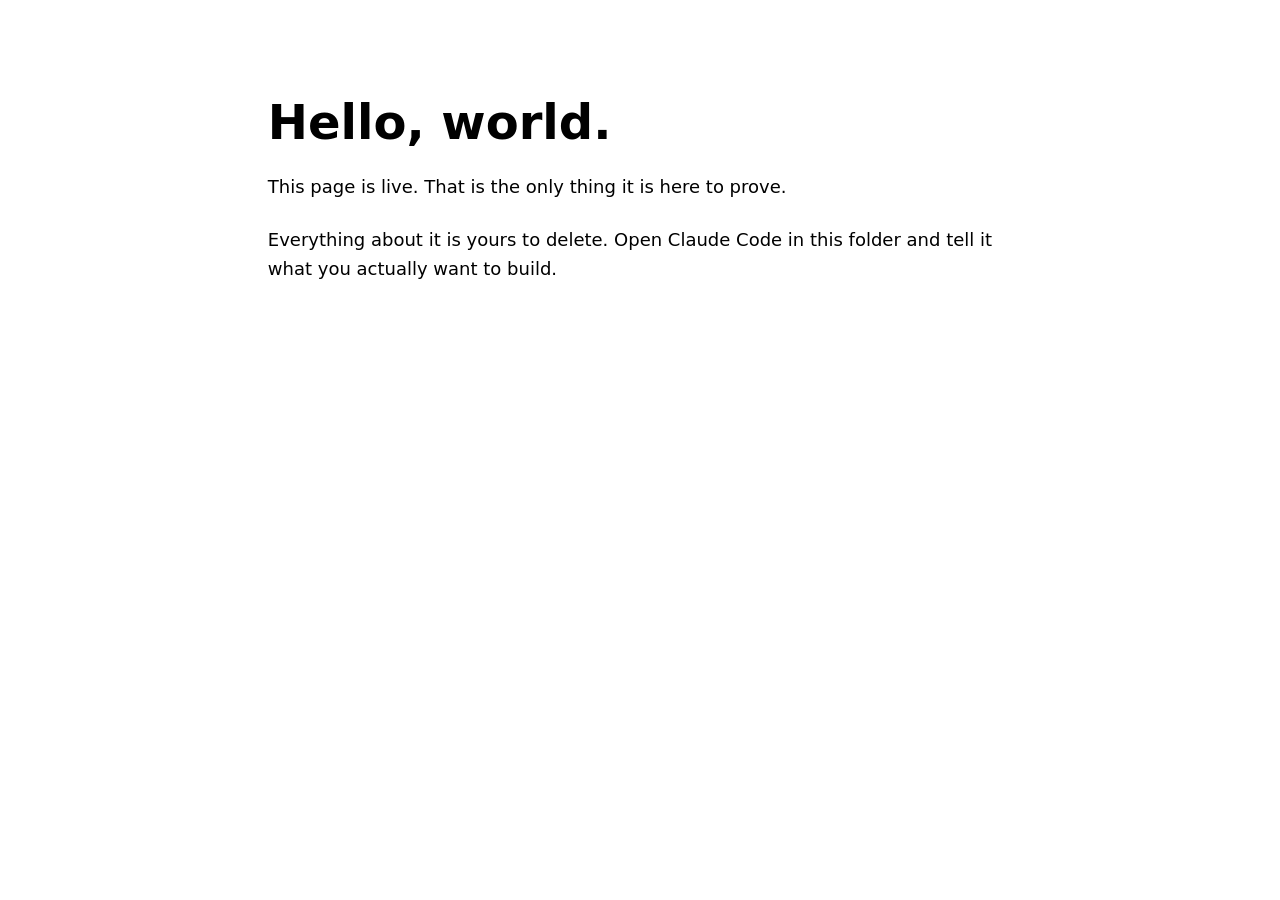
==== index.html @ bab601ea "Initial commit" ====
<!doctype html>
<html lang="en">
<head>
  <meta charset="utf-8">
  <meta name="viewport" content="width=device-width, initial-scale=1">
  <title>Hello</title>
  <link rel="stylesheet" href="style.css">
</head>
<body>

  <h1>Hello, world.</h1>

  <p>
    This page is live. That is the only thing it is here to prove.
  </p>

  <p>
    Everything about it is yours to delete. Open Claude Code in this folder and
    tell it what you actually want to build.
  </p>

</body>
</html>
---- style.css ----
/* A deliberately small starting point.
   It exists to prove one thing: this file is loading.
   If you can see spacing and a readable line length, the path in index.html works.

   Delete all of it whenever you want. */

:root {
  /* Makes the page follow the reader's light or dark mode setting, for free. */
  color-scheme: light dark;
}

body {
  font-family: system-ui, -apple-system, "Segoe UI", Roboto, sans-serif;

  /* 65ch caps the line at about 65 characters. Long lines are genuinely hard
     to read, and this single rule does more for legibility than anything else
     in this file. */
  max-width: 65ch;

  margin: 0 auto;
  padding: 4rem 1.5rem;
  line-height: 1.6;
  font-size: 1.125rem;
}

h1 {
  font-size: 3rem;
  line-height: 1.1;
  margin-bottom: 1.5rem;
}

p {
  margin-bottom: 1.5rem;
}
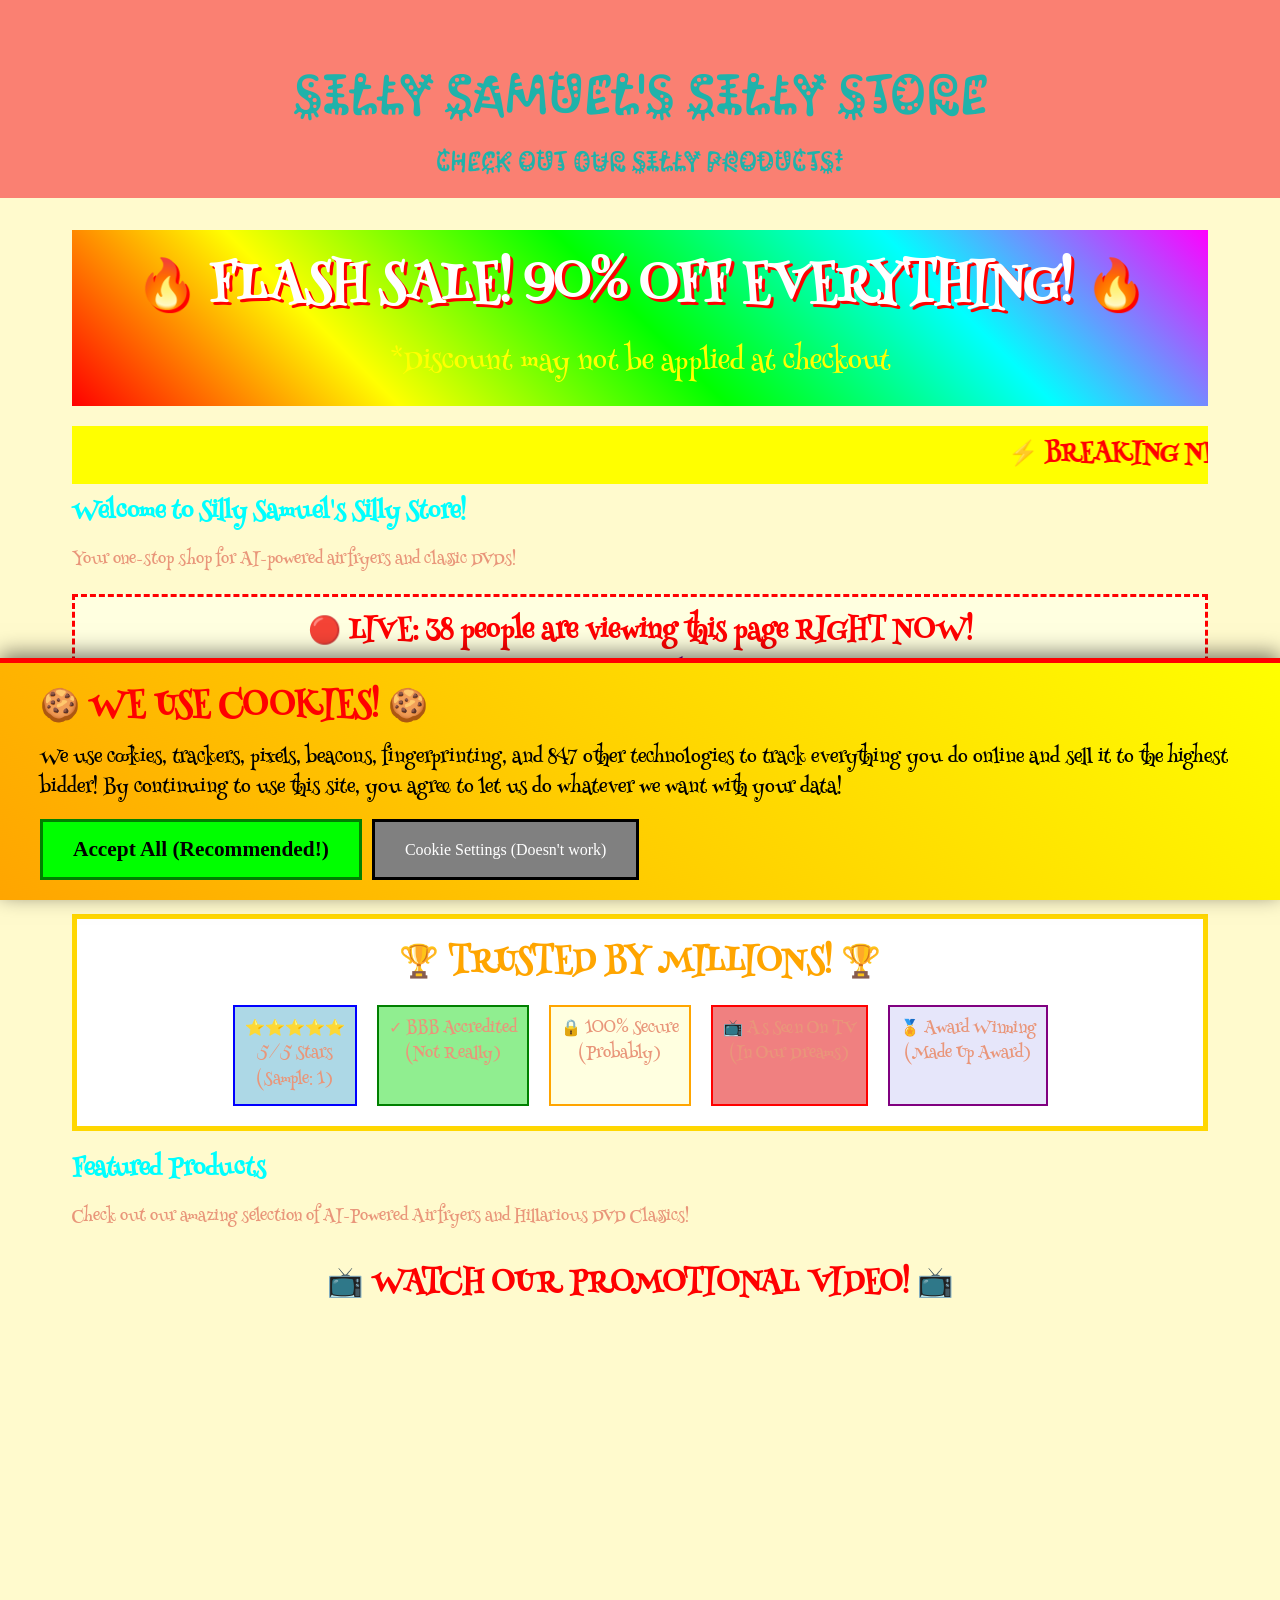
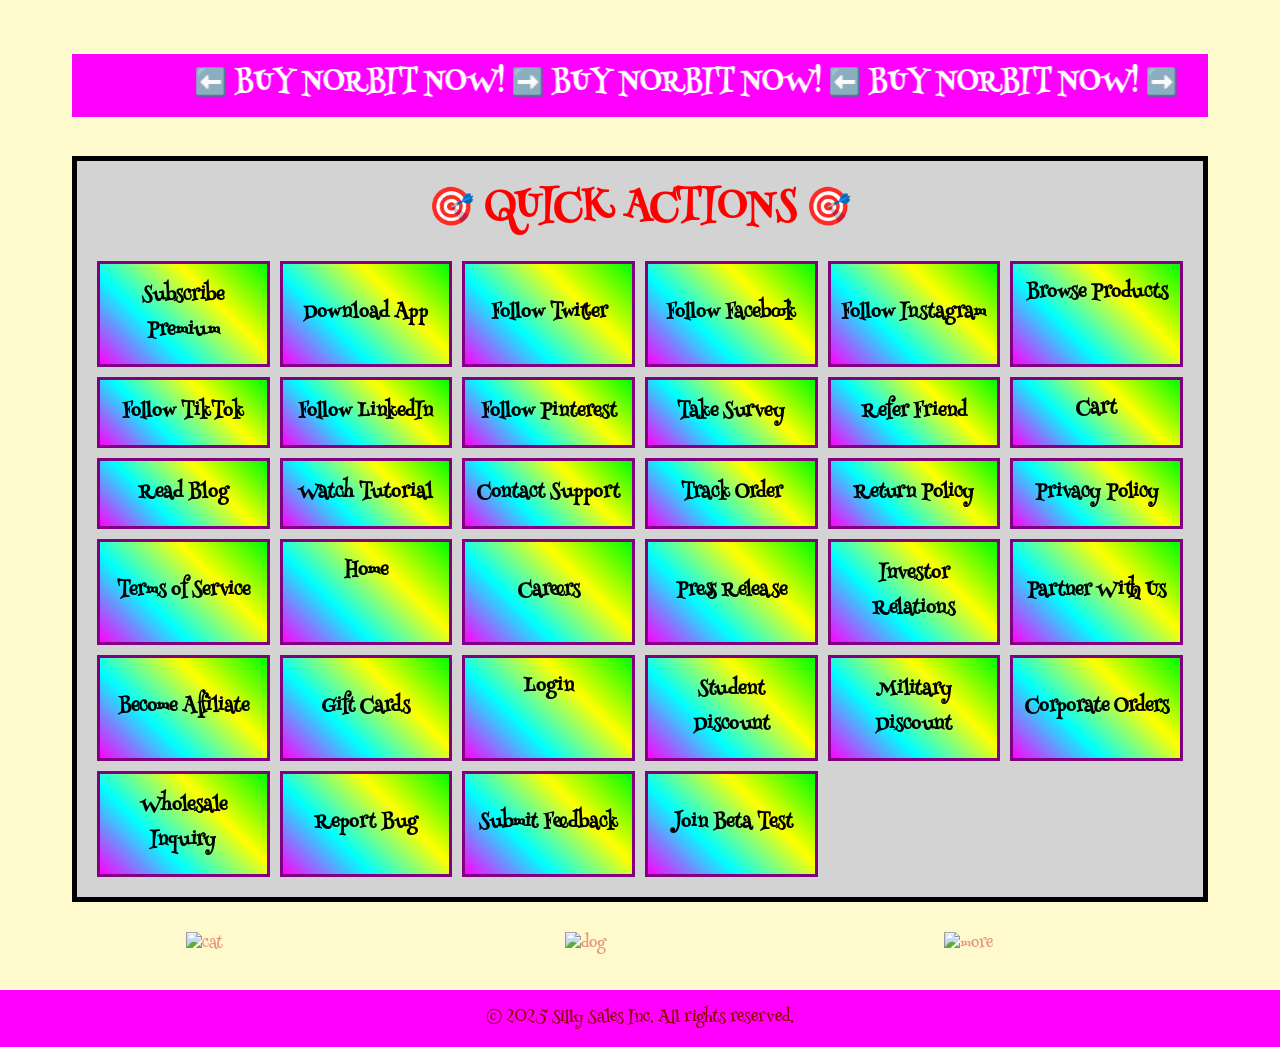
==== commit b520d1ed: "One shot commit to complete all" ====
--- a/index.html
+++ b/index.html
@@ -1,23 +1,224 @@
-<!doctype html>
+<!DOCTYPE html>
 <html lang="en">
 <head>
-  <meta charset="utf-8">
-  <meta name="viewport" content="width=device-width, initial-scale=1">
-  <title>Hello</title>
-  <link rel="stylesheet" href="style.css">
+    <meta charset="UTF-8">
+    <meta name="viewport" content="width=device-width, initial-scale=1.0">
+    <meta name="description" content="The Silliest Site on the Internet">
+    <title>Silly Samuel's Silly Store</title>
+    <link rel="stylesheet" href="css/styles.css">
+    <link rel="stylesheet" href="css/homepage.css">
+    <script src="js/homepage.js"></script>
 </head>
 <body>
-
-  <h1>Hello, world.</h1>
-
-  <p>
-    This page is live. That is the only thing it is here to prove.
-  </p>
-
-  <p>
-    Everything about it is yours to delete. Open Claude Code in this folder and
-    tell it what you actually want to build.
-  </p>
+    <header>
+        <h1 class="rainbow-fast">Silly Samuel's Silly Store</h1>
+        <p>Check out our silly products!</p>
+    </header>
+
+    <main>
+        <!-- Banner Carousel -->
+        <div id="bannerCarousel">
+            <div class="banner-slide banner-slide-1">
+                <h2 class="blink">🔥 FLASH SALE! 90% OFF EVERYTHING! 🔥</h2>
+                <p>*Discount may not be applied at checkout</p>
+            </div>
+            <div class="banner-slide banner-slide-2">
+                <h2>⭐ RATED #1 BY OURSELVES! ⭐</h2>
+            </div>
+            <div class="banner-slide banner-slide-3">
+                <h2 class="spinning">🎬 NORBIT: THE MOVIE OF THE CENTURY! 🎬</h2>
+            </div>
+            <div class="banner-slide banner-slide-4">
+                <h2>🚨 ONLY 3 LEFT IN STOCK!🚨</h2>
+            </div>
+            <div class="banner-slide banner-slide-5">
+                <h2>💰 BUY NOW, REGRET LATER! 💰</h2>
+            </div>
+        </div>
+
+        <!-- Scrolling Marquee Text -->
+        <marquee behavior="scroll" direction="left" scrollamount="10" class="marquee-news">
+            ⚡ BREAKING NEWS: Scientists discover airfryers can solve world peace! ⚡ ORDER NOW! ⚡ LIMITED TIME ONLY! ⚡ FREE SHIPPING* (*with purchase of $1000 or more)
+        </marquee>
+
+        <section id="home">
+            <h2 class="blink">Welcome to Silly Samuel's Silly Store!</h2>
+            <p>Your one-stop shop for AI-powered airfryers and classic DVDs!</p>
+
+            <!-- Live Stats -->
+            <div class="live-stats">
+                <p class="live-stats-viewing">🔴 LIVE: <span id="viewingCount">0</span> people are viewing this page RIGHT NOW!</p>
+                <p class="live-stats-visitors">Total visitors today: <span id="visitorCount">0</span></p>
+            </div>
+        </section>
+
+        <!-- Random GIFs everywhere -->
+        <div class="gif-container">
+            <img src="https://i.pinimg.com/originals/37/e6/54/37e6546555565309406876ec766d5b05.gif" alt="monkey">
+            <img src="https://i.pinimg.com/originals/14/91/d7/1491d7c7f81981967d9cb1410ba13066.gif">
+            <img src="https://i.gifer.com/embedded/download/WczX.gif" alt="monkey">
+            <img src="https://media.giphy.com/media/sIIhZliB2McAo/giphy.gif" alt="nyan">
+            <img src="https://media.giphy.com/media/3o7btPCcdNniyf0ArS/giphy.gif" alt="guy">
+        </div>
+
+        <marquee behavior="scroll" direction="right" scrollamount="8" class="marquee-winner">
+            🎉 CONGRATULATIONS! You are our 1,000,000th visitor! Click anywhere to claim your prize! 🎉
+        </marquee>
+
+        <!-- More GIFs -->
+        <div class="gif-container">
+            <img src="https://media.giphy.com/media/11sBLVxNs7v6WA/giphy.gif" alt="spinning">
+            <img src="https://media.giphy.com/media/l0HlBO7eyXzSZkJri/giphy.gif" alt="neon">
+            <img src="https://media.tenor.com/Kjucnm6ZrI0AAAAM/later-later-dude.gif" alt="stu">
+            <img src="https://media.tenor.com/wLTK-fVE75UAAAAM/dancingbaby.gif" alt="stu">
+        </div>
+
+        <!-- Fake Trust Badges -->
+        <div class="trust-badges-section">
+            <h3 class="spinning">🏆 TRUSTED BY MILLIONS! 🏆</h3>
+            <div class="trust-badges-container">
+                <div class="trust-badge trust-badge-1">⭐⭐⭐⭐⭐<br>5/5 Stars<br>(Sample: 1)</div>
+                <div class="trust-badge trust-badge-2">✓ BBB Accredited<br>(Not Really)</div>
+                <div class="trust-badge trust-badge-3">🔒 100% Secure<br>(Probably)</div>
+                <div class="trust-badge trust-badge-4">📺 As Seen On TV<br>(In Our Dreams)</div>
+                <div class="trust-badge trust-badge-5">🏅 Award Winning<br>(Made Up Award)</div>
+            </div>
+        </div>
+
+        <section id="featured">
+            <h2 class="blink">Featured Products</h2>
+            <p>Check out our amazing selection of AI-Powered Airfryers and Hillarious DVD Classics!</p>
+        </section>
+
+        <!-- Embedded Auto-Play Video -->
+        <div class="video-section">
+            <h3>📺 WATCH OUR PROMOTIONAL VIDEO! 📺</h3>
+            <iframe width="560" height="315" src="https://www.youtube.com/embed/HFIdZpc2L6w?si=_-VFxLZ3j0G5s6rq" title="YouTube video player" frameborder="0" allow="accelerometer; autoplay; clipboard-write; encrypted-media; gyroscope; picture-in-picture; web-share" referrerpolicy="strict-origin-when-cross-origin" allowfullscreen></iframe>
+        </div>
+
+        <marquee behavior="alternate" direction="left" scrollamount="15" class="marquee-norbit">
+            ⬅️ BUY NORBIT NOW! ➡️ BUY NORBIT NOW! ⬅️ BUY NORBIT NOW! ➡️
+        </marquee>
+
+        <!-- Overwhelming Button Grid -->
+        <section class="quick-actions-section">
+            <h2 class="blink">🎯 QUICK ACTIONS 🎯</h2>
+            <div class="quick-actions-grid">
+                <button class="chaos-button">Subscribe Premium</button>
+                <button class="chaos-button">Download App</button>
+                <button class="chaos-button">Follow Twitter</button>
+                <button class="chaos-button">Follow Facebook</button>
+                <button class="chaos-button">Follow Instagram</button>
+                <a href="browse.html" class="chaos-button">Browse Products</a>
+                <button class="chaos-button">Follow TikTok</button>
+                <button class="chaos-button">Follow LinkedIn</button>
+                <button class="chaos-button">Follow Pinterest</button>
+                <button class="chaos-button">Take Survey</button>
+                <button class="chaos-button">Refer Friend</button>
+                <a href="cart.html" class="chaos-button">Cart</a>
+                <button class="chaos-button">Read Blog</button>
+                <button class="chaos-button">Watch Tutorial</button>
+                <button class="chaos-button">Contact Support</button>
+                <button class="chaos-button">Track Order</button>
+                <button class="chaos-button">Return Policy</button>
+                <button class="chaos-button">Privacy Policy</button>
+                <button class="chaos-button">Terms of Service</button>
+                <a href="index.html" class="chaos-button">Home</a>
+                <button class="chaos-button">Careers</button>
+                <button class="chaos-button">Press Release</button>
+                <button class="chaos-button">Investor Relations</button>
+                <button class="chaos-button">Partner With Us</button>
+                <button class="chaos-button">Become Affiliate</button>
+                <button class="chaos-button">Gift Cards</button>
+                <a href="login.html" class="chaos-button">Login</a>
+                <button class="chaos-button">Student Discount</button>
+                <button class="chaos-button">Military Discount</button>
+                <button class="chaos-button">Corporate Orders</button>
+                <button class="chaos-button">Wholesale Inquiry</button>
+                <button class="chaos-button">Report Bug</button>
+                <button class="chaos-button">Submit Feedback</button>
+                <button class="chaos-button">Join Beta Test</button>
+            </div>
+        </section>
+
+        <!-- More chaos -->
+        <div class="gif-container">
+            <img src="https://media.giphy.com/media/mlvseq9yvZhba/giphy.gif" alt="cat">
+            <img src="https://media.giphy.com/media/JIX9t2j0ZTN9S/giphy.gif" alt="dog">
+            <img src="https://media.giphy.com/media/13CoXDiaCcCoyk/giphy.gif" alt="more">
+        </div>
+    </main>
+
+    <nav>
+        <ul>
+            <li><a href="index.html">Home</a></li>
+            <li><a href="browse.html">Browse Products</a></li>
+            <li><a href="cart.html">Cart</a></li>
+            <li><a href="login.html">Login</a></li>
+        </ul>
+    </nav>
+    <footer>
+        <p>&copy; 2025 Silly Sales Inc. All rights reserved.</p>
+    </footer>
+
+    <!-- Cookie Consent Banner -->
+    <div id="cookieConsent">
+        <div class="cookie-content">
+            <h3>🍪 WE USE COOKIES! 🍪</h3>
+            <p>
+                We use cookies, trackers, pixels, beacons, fingerprinting, and 847 other technologies to track everything you do online and sell it to the highest bidder! By continuing to use this site, you agree to let us do whatever we want with your data!
+            </p>
+            <div class="cookie-buttons">
+                <button onclick="acceptAllCookies()" class="btn-accept-cookies">Accept All (Recommended!)</button>
+                <button onclick="showCookieSettings()" class="btn-cookie-settings">Cookie Settings (Doesn't work)</button>
+            </div>
+        </div>
+    </div>
+
+    <!-- Newsletter Popup Modal -->
+    <div id="newsletterModal" class="newsletter-modal">
+        <div class="newsletter-content">
+            <h2>📧 SUBSCRIBE TO OUR NEWSLETTER! 📧</h2>
+            <p>
+                Get exclusive deals, spam, more spam, and occasionally useful information sent directly to your inbox 50 times per day!
+            </p>
+            <input type="email" placeholder="Enter your email..." class="newsletter-input">
+            <br>
+            <button onclick="submitNewsletter()" class="btn-newsletter-submit">SUBSCRIBE NOW!</button>
+            <button onclick="closeNewsletterPopup()" class="btn-newsletter-later">Maybe later (Will ask again in 15 seconds)</button>
+        </div>
+    </div>
+
+    <!-- Limited Time Deal Popup -->
+    <div id="dealModal" class="deal-modal">
+        <div class="deal-content">
+            <h2 class="blink">⏰ LIMITED TIME OFFER! ⏰</h2>
+            <p class="deal-countdown-text">
+                TIME REMAINING: <span id="dealCountdown" class="deal-countdown-time">5:00</span>
+            </p>
+            <p class="deal-description">
+                Get 95% OFF everything!* Act now before this once-in-a-lifetime opportunity expires!
+            </p>
+            <p class="deal-disclaimer">*Discount not actually applied. Offer resets every 5 minutes.</p>
+            <br>
+            <button onclick="window.location.href='browse.html'" class="btn-deal-shop">SHOP NOW!</button>
+            <br>
+            <button onclick="closeDealPopup()" class="btn-deal-close">Close (You'll regret this)</button>
+        </div>
+    </div>
+
+    <!-- Chatbot Widget -->
+    <div id="chatbotWidget">
+        <div class="chatbot-header">
+            <h3>💬 Chat With Us!</h3>
+            <button onclick="minimizeChatbot()" class="btn-chatbot-close">X</button>
+        </div>
+        <p class="chatbot-message">
+            Hi there! 👋 I'm a bot! I can't actually help you, but I'll keep popping up to pretend I can! Want to buy Norbit?
+        </p>
+        <input type="text" placeholder="Type a message..." class="chatbot-input">
+        <button class="btn-chatbot-send">Send (Does nothing)</button>
+    </div>
 
 </body>
 </html>
--- a/css/styles.css
+++ b/css/styles.css
@@ -0,0 +1,416 @@
+@import url('https://fonts.googleapis.com/css2?family=Henny+Penny&family=Kablammo&display=swap');
+
+* {
+    margin: 0;
+    padding: 0;
+    box-sizing: border-box;
+}
+
+body {
+    font-family: Henny Penny;
+    line-height: 1.6;
+    color: darksalmon;
+    background-color: lemonchiffon;
+}
+
+header {
+    font-family: Kablammo;
+    background-color: salmon;
+    color: lightseagreen;
+    padding: 1rem 0;
+    text-align: center;
+    font-size: 21pt;
+}
+
+nav {
+    background-color: mediumslateblue;
+    padding: 2rem;
+}
+
+nav ul {
+    list-style: georgian outside url("/non-existent.svg");
+    display: flex;
+    justify-content: stretch;
+    gap: 7px;
+    flex-direction: row-reverse;
+    flex-wrap: wrap;
+}
+
+nav a {
+    color: cadetblue;
+    text-decoration: none;
+    font-size: 21pt;
+    font-weight: 100;
+}
+
+nav a:hover {
+    text-decoration: underline;
+    color: mediumslateblue;
+}
+
+main {
+    max-width: 1200px;
+    margin: 2rem auto;
+    padding: 0 2rem;
+}
+
+section {
+    margin-bottom: 2rem;
+}
+
+h2 {
+    color: cyan;
+    margin-bottom: 1rem;
+}
+
+footer {
+    background-color: magenta;
+    color: darkred;
+    text-align: center;
+    padding: 1rem 0;
+    margin-top: 2rem;
+}
+
+.button {
+    display: inline-block;
+    background-color: fuchsia;
+    color: white;
+    padding: 0.5rem 1rem;
+    text-decoration: none;
+    border: none;
+    border-radius: 4px;
+    margin: 0.5rem;
+    cursor: pointer;
+    font-family: 'Comic Sans MS';
+}
+
+/* Moving button on hover (for extra confusion) */
+.button:hover {
+    background-color: lightblue;
+    animation: button-escape 0.3s ease-in-out;
+}
+
+@keyframes button-escape {
+    0% {
+        transform: translate(0, 0);
+    }
+    25% {
+        transform: translate(3px, -3px);
+    }
+    50% {
+        transform: translate(-3px, 3px);
+    }
+    75% {
+        transform: translate(3px, 3px);
+    }
+    100% {
+        transform: translate(0, 0);
+    }
+}
+
+/* Search Bar */
+.search-bar {
+    margin: 2rem 0;
+    display: flex;
+    gap: 1rem;
+    justify-content: flex-end;
+}
+
+.search-bar input {
+    padding: 0.5rem;
+    font-family: 'Henny Penny', cursive;
+    font-size: 14pt;
+    border: 3px dashed orange;
+    background-color: lightyellow;
+    color: purple;
+    flex-grow: 1;
+}
+
+.search-bar input::placeholder {
+    color: lightcoral;
+}
+
+/* Product Grid */
+.product-grid {
+    display: grid;
+    grid-template-columns: repeat(auto-fit, minmax(350px, 1fr));
+    gap: 20px;
+    margin-top: 20px;
+}
+
+/* Individual Product Cards */
+.product {
+    border: 5px solid lime;
+    padding: 1.5rem;
+    background: linear-gradient(45deg, yellow, pink, lightblue);
+    text-align: center;
+    box-shadow: 10px 10px 0px rgba(0, 0, 0, 0.5);
+    transform: rotate(-2deg);
+    transition: transform 0.3s;
+}
+
+.product:hover {
+    transform: rotate(2deg) scale(1.2);
+}
+
+.product h3 {
+    color: red;
+    font-size: 24pt;
+    margin-bottom: 0.5rem;
+    text-decoration: underline wavy;
+}
+
+.product p {
+    color: darkgreen;
+    margin: 0.5rem 0;
+}
+
+.product .stock {
+    color: orange;
+    font-weight: bold;
+    font-size: 24pt;
+    text-decoration: line-through;
+    background-color: rgba(255, 0, 255, 0.3);
+    padding: 0.2rem;
+    transform: rotate(3deg);
+    display: inline-block;
+}
+
+.product .button {
+    margin-top: 1rem;
+    background-color: orangered;
+    border: 2px solid yellow;
+    cursor: pointer;
+    font-family: 'Henny Penny', cursive;
+}
+
+.product .button:hover {
+    background-color: lime;
+    color: black;
+}
+
+.product-img {
+    width: 100%;
+    max-width: 300px;
+    height: auto;
+    margin-bottom: 1rem;
+    border: 3px dashed purple;
+}
+
+/* Form Groups */
+.form-group {
+    margin: 1rem 0;
+    display: flex;
+    flex-direction: column;
+}
+
+.form-group label {
+    color: darkviolet;
+    font-size: 16pt;
+    margin-bottom: 0.5rem;
+}
+
+.form-group input {
+    padding: 0.5rem;
+    font-family: 'Henny Penny', cursive;
+    font-size: 14pt;
+    border: 3px solid hotpink;
+    background-color: lavender;
+    color: navy;
+}
+
+@keyframes rainbow {
+    0% { color: #ff0000; }      /* Red */
+    16.67% { color: #ff7f00; }  /* Orange */
+    33.33% { color: #ffff00; }  /* Yellow */
+    50% { color: #00ff00; }     /* Green */
+    66.67% { color: #0000ff; }  /* Blue */
+    83.33% { color: #8b00ff; }  /* Violet */
+    100% { color: #ff0000; }    /* Back to Red */
+}
+
+.rainbow-fast {
+    margin-top: 2rem;
+    animation: rainbow 2s linear infinite;
+}
+
+/* Login Page Chaos */
+#loginForm {
+    position: relative;
+    min-height: 400px;
+}
+
+.form-field-container {
+    transition: transform 0.3s ease;
+    margin: 1rem 0;
+}
+
+.shuffled {
+    animation: shuffle 0.5s ease;
+}
+
+@keyframes shuffle {
+    0%, 100% { transform: translateX(0); }
+    25% { transform: translateX(-20px); }
+    75% { transform: translateX(20px); }
+}
+
+#loginButton {
+    background-color: red;
+    position: relative;
+    transition: all 0.6s ease;
+    cursor: pointer;
+}
+
+.shake {
+    animation: shake 0.5s;
+}
+
+@keyframes shake {
+    0%, 100% { transform: translateX(0); }
+    10%, 30%, 50%, 70%, 90% { transform: translateX(-10px); }
+    20%, 40%, 60%, 80% { transform: translateX(10px); }
+}
+
+.fake-button {
+    color: white;
+    border-radius: 10px;
+    margin: 20px;
+    font-weight: bold;
+}
+
+.fake-button:hover {
+    background-color: forestgreen;
+}
+
+#captchaChallenge {
+    border: 3px dashed red;
+    padding: 1rem;
+    margin: 1rem 0;
+    background-color: lightyellow;
+    display: none;
+}
+
+#captchaChallenge.show {
+    display: block;
+    animation: shake 0.5s;
+}
+
+/* Homepage Chaos Animations */
+
+/* Blinking text animation */
+.blink {
+    animation: blink-animation 1s steps(2, start) infinite;
+}
+
+@keyframes blink-animation {
+    0%, 50% {
+        opacity: 1;
+    }
+    51%, 100% {
+        opacity: 0;
+    }
+}
+
+/* Spinning animation */
+.spinning {
+    display: inline-block;
+    animation: spin 3s linear infinite;
+}
+
+@keyframes spin {
+    from {
+        transform: rotate(0deg);
+    }
+    to {
+        transform: rotate(360deg);
+    }
+}
+
+/* Bounce animation for chatbot */
+.bounce {
+    animation: bounce 0.5s ease infinite;
+}
+
+@keyframes bounce {
+    0%, 100% {
+        transform: translateY(0);
+    }
+    50% {
+        transform: translateY(-20px);
+    }
+}
+
+/* Chaos buttons */
+.chaos-button {
+    background: linear-gradient(45deg, fuchsia, cyan, yellow, lime);
+    color: black;
+    border: 3px solid purple;
+    padding: 15px 10px;
+    font-size: 14pt;
+    font-family: 'Comic Sans MS', 'Henny Penny', cursive;
+    cursor: pointer;
+    font-weight: bold;
+    transition: all 0.3s;
+    text-align: center;
+    display: inline-block;
+    text-decoration: none;
+}
+
+.chaos-button:hover {
+    transform: scale(1.1) rotate(5deg);
+    background: linear-gradient(45deg, lime, yellow, cyan, fuchsia);
+    box-shadow: 0 0 20px rgba(255, 0, 255, 0.8);
+    color: black;
+}
+
+.chaos-button:active {
+    transform: scale(0.95) rotate(-5deg);
+}
+
+/* Cart-Specific Animations */
+
+/* Cart bounce animation */
+.cart-bounce {
+    animation: cart-bounce 2s ease-in-out infinite;
+}
+
+@keyframes cart-bounce {
+    0%, 100% {
+        transform: translateY(0);
+    }
+    50% {
+        transform: translateY(-15px);
+    }
+}
+
+/* Cart shake animation */
+.cart-shake {
+    animation: cart-shake 3s ease-in-out infinite;
+}
+
+@keyframes cart-shake {
+    0%, 100% {
+        transform: translateX(0) rotate(0deg);
+    }
+    10%, 30%, 50%, 70%, 90% {
+        transform: translateX(-5px) rotate(-2deg);
+    }
+    20%, 40%, 60%, 80% {
+        transform: translateX(5px) rotate(2deg);
+    }
+}
+
+/* Cart spin animation */
+.cart-spin {
+    animation: cart-spin 4s linear infinite;
+}
+
+@keyframes cart-spin {
+    from {
+        transform: rotate(0deg);
+    }
+    to {
+        transform: rotate(360deg);
+    }
+}
--- a/css/homepage.css
+++ b/css/homepage.css
@@ -0,0 +1,476 @@
+/* Homepage Specific Styles */
+
+/* Navigation - Hidden completely, links are in quick actions instead */
+nav {
+    display: none !important;
+}
+
+/* Banner Carousel */
+#bannerCarousel {
+    background: linear-gradient(45deg, red, yellow, lime, cyan, magenta);
+    padding: 20px;
+    margin-bottom: 20px;
+    min-height: 150px;
+    position: relative;
+    overflow: hidden;
+}
+
+.banner-slide {
+    display: none;
+}
+
+.banner-slide h2 {
+    text-align: center;
+}
+
+.banner-slide-1 h2 {
+    font-size: 36pt;
+    color: white;
+    text-shadow: 3px 3px red;
+}
+
+.banner-slide-1 p {
+    text-align: center;
+    font-size: 20pt;
+    color: yellow;
+}
+
+.banner-slide-2 h2 {
+    font-size: 32pt;
+    color: lime;
+}
+
+.banner-slide-3 h2 {
+    font-size: 28pt;
+    color: magenta;
+}
+
+.banner-slide-4 h2 {
+    font-size: 30pt;
+    color: orange;
+}
+
+.banner-slide-5 h2 {
+    font-size: 34pt;
+    color: cyan;
+}
+
+/* Marquee Styles */
+.marquee-news {
+    background-color: yellow;
+    padding: 10px;
+    font-size: 18pt;
+    color: red;
+    font-weight: bold;
+}
+
+.marquee-winner {
+    background-color: cyan;
+    padding: 10px;
+    font-size: 16pt;
+    color: blue;
+    font-weight: bold;
+}
+
+.marquee-norbit {
+    background-color: magenta;
+    padding: 10px;
+    font-size: 20pt;
+    color: white;
+    font-weight: bold;
+}
+
+/* Live Stats Section */
+.live-stats {
+    background-color: lightyellow;
+    border: 3px dashed red;
+    padding: 15px;
+    margin: 20px 0;
+    text-align: center;
+}
+
+.live-stats-viewing {
+    font-size: 20pt;
+    color: red;
+    font-weight: bold;
+}
+
+.live-stats-visitors {
+    font-size: 16pt;
+    color: purple;
+}
+
+/* GIF Containers */
+.gif-container {
+    display: flex;
+    justify-content: space-around;
+    flex-wrap: wrap;
+    margin: 20px 0;
+}
+
+.gif-container img {
+    width: 150px;
+    height: auto;
+}
+
+/* Trust Badges Section */
+.trust-badges-section {
+    text-align: center;
+    background-color: white;
+    padding: 20px;
+    margin: 20px 0;
+    border: 5px solid gold;
+}
+
+.trust-badges-section h3 {
+    color: orange;
+    font-size: 24pt;
+}
+
+.trust-badges-container {
+    display: flex;
+    justify-content: center;
+    gap: 20px;
+    flex-wrap: wrap;
+    margin-top: 15px;
+}
+
+.trust-badge {
+    padding: 10px;
+}
+
+.trust-badge-1 {
+    border: 2px solid blue;
+    background-color: lightblue;
+}
+
+.trust-badge-2 {
+    border: 2px solid green;
+    background-color: lightgreen;
+}
+
+.trust-badge-3 {
+    border: 2px solid orange;
+    background-color: lightyellow;
+}
+
+.trust-badge-4 {
+    border: 2px solid red;
+    background-color: lightcoral;
+}
+
+.trust-badge-5 {
+    border: 2px solid purple;
+    background-color: lavender;
+}
+
+/* Video Section */
+.video-section {
+    text-align: center;
+    margin: 20px 0;
+}
+
+.video-section h3 {
+    color: red;
+    font-size: 22pt;
+}
+
+/* Button Grid Section */
+.quick-actions-section {
+    margin: 30px 0;
+    background-color: lightgray;
+    padding: 20px;
+    border: 5px solid black;
+}
+
+.quick-actions-section h2 {
+    text-align: center;
+    color: red;
+    font-size: 28pt;
+}
+
+.quick-actions-grid {
+    display: grid;
+    grid-template-columns: repeat(auto-fit, minmax(150px, 1fr));
+    gap: 10px;
+    margin-top: 20px;
+}
+
+/* Cookie Consent Banner */
+#cookieConsent {
+    display: none;
+    position: fixed;
+    bottom: 0;
+    left: 0;
+    right: 0;
+    background: linear-gradient(45deg, orange, yellow);
+    padding: 20px;
+    z-index: 9999;
+    border-top: 5px solid red;
+    box-shadow: 0 -5px 20px rgba(0,0,0,0.5);
+}
+
+.cookie-content {
+    max-width: 1200px;
+    margin: 0 auto;
+}
+
+.cookie-content h3 {
+    color: red;
+    font-size: 24pt;
+    margin-bottom: 10px;
+}
+
+.cookie-content p {
+    font-size: 14pt;
+    color: black;
+    margin-bottom: 15px;
+}
+
+.cookie-buttons {
+    display: flex;
+    gap: 10px;
+    flex-wrap: wrap;
+}
+
+.btn-accept-cookies {
+    background-color: lime !important;
+    color: black !important;
+    padding: 15px 30px !important;
+    border: 3px solid green !important;
+    font-size: 16pt !important;
+    cursor: pointer;
+    font-weight: bold !important;
+    font-family: 'Comic Sans MS' !important;
+}
+
+.btn-cookie-settings {
+    background-color: gray !important;
+    color: white !important;
+    padding: 15px 30px !important;
+    border: 3px solid black !important;
+    font-size: 12pt !important;
+    cursor: pointer;
+    font-family: 'Comic Sans MS' !important;
+}
+
+/* Newsletter Modal */
+.newsletter-modal {
+    display: none;
+    position: fixed;
+    z-index: 10000;
+    left: 0;
+    top: 0;
+    width: 100%;
+    height: 100%;
+    background-color: rgba(255,0,255,0.8);
+}
+
+.newsletter-content {
+    background: linear-gradient(135deg, pink, lightblue, lightyellow);
+    padding: 30px;
+    border: 10px solid magenta;
+    width: 80%;
+    max-width: 600px;
+    text-align: center;
+    box-shadow: 0 0 50px rgba(255,0,255,0.9);
+    position: fixed;
+    top: 50%;
+    left: 50%;
+    transform: translate(-50%, -50%);
+    max-height: 90vh;
+    overflow-y: auto;
+}
+
+.newsletter-content h2 {
+    color: red;
+    font-size: 32pt;
+    margin-bottom: 20px;
+}
+
+.newsletter-content p {
+    font-size: 18pt;
+    color: purple;
+    margin-bottom: 20px;
+}
+
+.newsletter-input {
+    width: 80%;
+    padding: 15px;
+    font-size: 16pt;
+    border: 3px solid purple;
+    margin-bottom: 20px;
+    font-family: 'Comic Sans MS';
+}
+
+.btn-newsletter-submit {
+    background-color: orange;
+    color: white;
+    padding: 15px 40px;
+    border: none;
+    font-size: 18pt;
+    cursor: pointer;
+    margin: 5px;
+    font-family: 'Comic Sans MS';
+    font-weight: bold;
+}
+
+.btn-newsletter-later {
+    background-color: gray;
+    color: white;
+    padding: 10px 20px;
+    border: none;
+    font-size: 14pt;
+    cursor: pointer;
+    margin: 5px;
+    font-family: 'Comic Sans MS';
+}
+
+/* Shake animation that preserves centering */
+@keyframes shake-centered {
+    0%, 100% { transform: translate(-50%, -50%) translateX(0); }
+    10%, 30%, 50%, 70%, 90% { transform: translate(-50%, -50%) translateX(-10px); }
+    20%, 40%, 60%, 80% { transform: translate(-50%, -50%) translateX(10px); }
+}
+
+/* Limited Time Deal Modal */
+.deal-modal {
+    display: none;
+    position: fixed;
+    z-index: 10001;
+    left: 0;
+    top: 0;
+    width: 100%;
+    height: 100%;
+    background-color: rgba(255,0,0,0.9);
+}
+
+.deal-content {
+    background-color: yellow;
+    padding: 30px;
+    border: 15px solid red;
+    width: 80%;
+    max-width: 600px;
+    text-align: center;
+    animation: shake-centered 0.5s infinite;
+    position: fixed;
+    top: 50%;
+    left: 50%;
+    max-height: 90vh;
+    overflow-y: auto;
+}
+
+.deal-content h2 {
+    color: red;
+    font-size: 36pt;
+    margin-bottom: 20px;
+}
+
+.deal-countdown-text {
+    font-size: 28pt;
+    color: black;
+    font-weight: bold;
+    margin-bottom: 20px;
+}
+
+.deal-countdown-time {
+    color: red;
+}
+
+.deal-description {
+    font-size: 20pt;
+    color: purple;
+    margin-bottom: 20px;
+}
+
+.deal-disclaimer {
+    font-size: 10pt;
+    color: gray;
+}
+
+.btn-deal-shop {
+    background-color: lime;
+    color: black;
+    padding: 20px 50px;
+    border: 5px solid green;
+    font-size: 22pt;
+    cursor: pointer;
+    margin: 10px;
+    font-family: 'Comic Sans MS';
+    font-weight: bold;
+}
+
+.btn-deal-close {
+    background-color: darkgray;
+    color: white;
+    padding: 10px 20px;
+    border: none;
+    font-size: 12pt;
+    cursor: pointer;
+    margin: 10px;
+    font-family: 'Comic Sans MS';
+}
+
+/* Chatbot Widget */
+#chatbotWidget {
+    display: none;
+    position: fixed;
+    bottom: 20px;
+    right: 20px;
+    width: 300px;
+    background: linear-gradient(45deg, cyan, magenta);
+    border: 5px solid greenyellow;
+    border-radius: 10px;
+    padding: 20px;
+    z-index: 10002;
+    box-shadow: 0 0 30px rgba(255,0,255,0.8);
+}
+
+.chatbot-header {
+    display: flex;
+    justify-content: space-between;
+    align-items: center;
+    margin-bottom: 15px;
+}
+
+.chatbot-header h3 {
+    color: white;
+    font-size: 18pt;
+    margin: 0;
+}
+
+.btn-chatbot-close {
+    background-color: red;
+    color: white;
+    border: none;
+    padding: 5px 10px;
+    cursor: pointer;
+    font-weight: bold;
+}
+
+.chatbot-message {
+    background-color: white;
+    padding: 10px;
+    border-radius: 5px;
+    margin-bottom: 10px;
+    font-size: 12pt;
+}
+
+.chatbot-input {
+    width: 100%;
+    padding: 10px;
+    margin-bottom: 10px;
+    border: 2px solid purple;
+    font-family: 'Comic Sans MS';
+}
+
+.btn-chatbot-send {
+    width: 100%;
+    background-color: lime;
+    color: black;
+    padding: 10px;
+    border: none;
+    cursor: pointer;
+    font-weight: bold;
+    font-family: 'Comic Sans MS';
+}
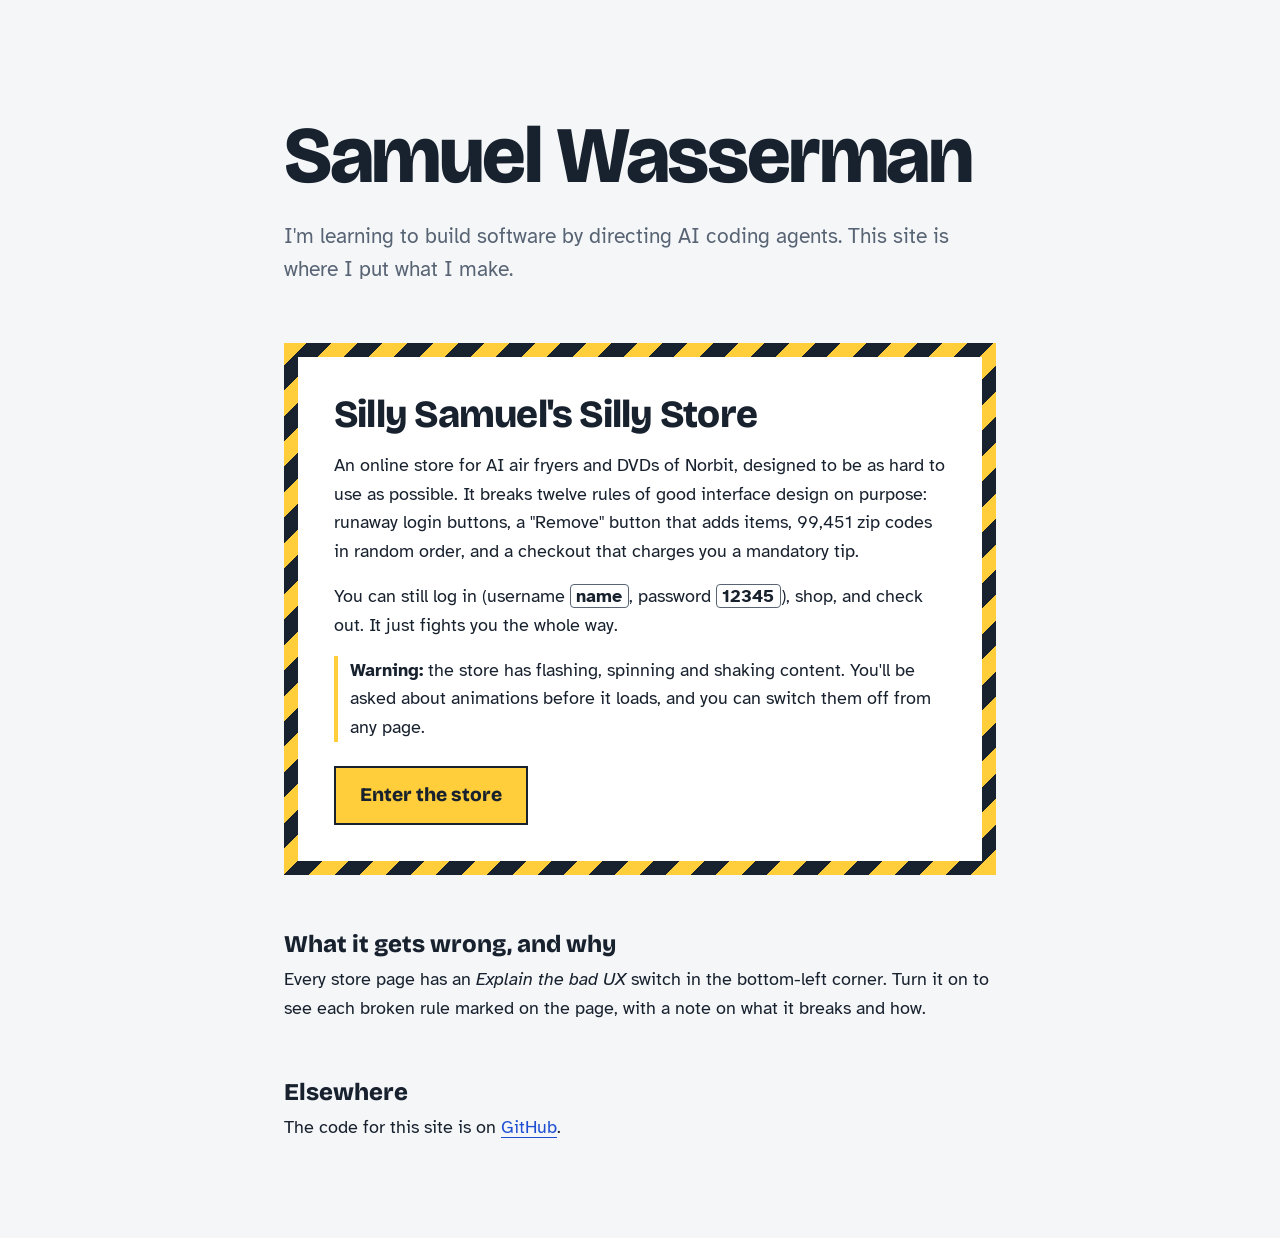
==== commit e0a1cc85: "commit 2" ====
--- a/index.html
+++ b/index.html
@@ -1,224 +1,41 @@
-<!DOCTYPE html>
+<!doctype html>
 <html lang="en">
 <head>
-    <meta charset="UTF-8">
-    <meta name="viewport" content="width=device-width, initial-scale=1.0">
-    <meta name="description" content="The Silliest Site on the Internet">
-    <title>Silly Samuel's Silly Store</title>
-    <link rel="stylesheet" href="css/styles.css">
-    <link rel="stylesheet" href="css/homepage.css">
-    <script src="js/homepage.js"></script>
+  <meta charset="utf-8">
+  <meta name="viewport" content="width=device-width, initial-scale=1">
+  <meta name="description" content="Samuel Wasserman's personal site, home of Silly Samuel's Silly Store, a deliberately terrible online store.">
+  <title>Samuel Wasserman</title>
+  <link rel="preconnect" href="https://fonts.googleapis.com">
+  <link rel="preconnect" href="https://fonts.gstatic.com" crossorigin>
+  <link rel="stylesheet" href="https://fonts.googleapis.com/css2?family=Atkinson+Hyperlegible:ital,wght@0,400;0,700;1,400&family=Bricolage+Grotesque:opsz,wght@12..96,500;12..96,800&display=swap">
+  <link rel="stylesheet" href="style.css">
 </head>
 <body>
+  <main>
     <header>
-        <h1 class="rainbow-fast">Silly Samuel's Silly Store</h1>
-        <p>Check out our silly products!</p>
+      <h1>Samuel Wasserman</h1>
+      <p class="intro">I'm learning to build software by directing AI coding agents. This site is where I put what I make.</p>
     </header>
 
-    <main>
-        <!-- Banner Carousel -->
-        <div id="bannerCarousel">
-            <div class="banner-slide banner-slide-1">
-                <h2 class="blink">🔥 FLASH SALE! 90% OFF EVERYTHING! 🔥</h2>
-                <p>*Discount may not be applied at checkout</p>
-            </div>
-            <div class="banner-slide banner-slide-2">
-                <h2>⭐ RATED #1 BY OURSELVES! ⭐</h2>
-            </div>
-            <div class="banner-slide banner-slide-3">
-                <h2 class="spinning">🎬 NORBIT: THE MOVIE OF THE CENTURY! 🎬</h2>
-            </div>
-            <div class="banner-slide banner-slide-4">
-                <h2>🚨 ONLY 3 LEFT IN STOCK!🚨</h2>
-            </div>
-            <div class="banner-slide banner-slide-5">
-                <h2>💰 BUY NOW, REGRET LATER! 💰</h2>
-            </div>
-        </div>
+    <section class="exhibit" aria-labelledby="store-title">
+      <div class="exhibit-inner">
+        <h2 id="store-title">Silly Samuel's Silly Store</h2>
+        <p>An online store for AI air fryers and DVDs of Norbit, designed to be as hard to use as possible. It breaks twelve rules of good interface design on purpose: runaway login buttons, a "Remove" button that adds items, 99,451 zip codes in random order, and a checkout that charges you a mandatory tip.</p>
+        <p>You can still log in (username <kbd>name</kbd>, password <kbd>12345</kbd>), shop, and check out. It just fights you the whole way.</p>
+        <p class="warning"><strong>Warning:</strong> the store has flashing, spinning and shaking content. You'll be asked about animations before it loads, and you can switch them off from any page.</p>
+        <a class="enter" href="store/">Enter the store</a>
+      </div>
+    </section>
 
-        <!-- Scrolling Marquee Text -->
-        <marquee behavior="scroll" direction="left" scrollamount="10" class="marquee-news">
-            ⚡ BREAKING NEWS: Scientists discover airfryers can solve world peace! ⚡ ORDER NOW! ⚡ LIMITED TIME ONLY! ⚡ FREE SHIPPING* (*with purchase of $1000 or more)
-        </marquee>
+    <section aria-labelledby="explain-title">
+      <h2 id="explain-title">What it gets wrong, and why</h2>
+      <p>Every store page has an <em>Explain the bad UX</em> switch in the bottom-left corner. Turn it on to see each broken rule marked on the page, with a note on what it breaks and how.</p>
+    </section>
 
-        <section id="home">
-            <h2 class="blink">Welcome to Silly Samuel's Silly Store!</h2>
-            <p>Your one-stop shop for AI-powered airfryers and classic DVDs!</p>
-
-            <!-- Live Stats -->
-            <div class="live-stats">
-                <p class="live-stats-viewing">🔴 LIVE: <span id="viewingCount">0</span> people are viewing this page RIGHT NOW!</p>
-                <p class="live-stats-visitors">Total visitors today: <span id="visitorCount">0</span></p>
-            </div>
-        </section>
-
-        <!-- Random GIFs everywhere -->
-        <div class="gif-container">
-            <img src="https://i.pinimg.com/originals/37/e6/54/37e6546555565309406876ec766d5b05.gif" alt="monkey">
-            <img src="https://i.pinimg.com/originals/14/91/d7/1491d7c7f81981967d9cb1410ba13066.gif">
-            <img src="https://i.gifer.com/embedded/download/WczX.gif" alt="monkey">
-            <img src="https://media.giphy.com/media/sIIhZliB2McAo/giphy.gif" alt="nyan">
-            <img src="https://media.giphy.com/media/3o7btPCcdNniyf0ArS/giphy.gif" alt="guy">
-        </div>
-
-        <marquee behavior="scroll" direction="right" scrollamount="8" class="marquee-winner">
-            🎉 CONGRATULATIONS! You are our 1,000,000th visitor! Click anywhere to claim your prize! 🎉
-        </marquee>
-
-        <!-- More GIFs -->
-        <div class="gif-container">
-            <img src="https://media.giphy.com/media/11sBLVxNs7v6WA/giphy.gif" alt="spinning">
-            <img src="https://media.giphy.com/media/l0HlBO7eyXzSZkJri/giphy.gif" alt="neon">
-            <img src="https://media.tenor.com/Kjucnm6ZrI0AAAAM/later-later-dude.gif" alt="stu">
-            <img src="https://media.tenor.com/wLTK-fVE75UAAAAM/dancingbaby.gif" alt="stu">
-        </div>
-
-        <!-- Fake Trust Badges -->
-        <div class="trust-badges-section">
-            <h3 class="spinning">🏆 TRUSTED BY MILLIONS! 🏆</h3>
-            <div class="trust-badges-container">
-                <div class="trust-badge trust-badge-1">⭐⭐⭐⭐⭐<br>5/5 Stars<br>(Sample: 1)</div>
-                <div class="trust-badge trust-badge-2">✓ BBB Accredited<br>(Not Really)</div>
-                <div class="trust-badge trust-badge-3">🔒 100% Secure<br>(Probably)</div>
-                <div class="trust-badge trust-badge-4">📺 As Seen On TV<br>(In Our Dreams)</div>
-                <div class="trust-badge trust-badge-5">🏅 Award Winning<br>(Made Up Award)</div>
-            </div>
-        </div>
-
-        <section id="featured">
-            <h2 class="blink">Featured Products</h2>
-            <p>Check out our amazing selection of AI-Powered Airfryers and Hillarious DVD Classics!</p>
-        </section>
-
-        <!-- Embedded Auto-Play Video -->
-        <div class="video-section">
-            <h3>📺 WATCH OUR PROMOTIONAL VIDEO! 📺</h3>
-            <iframe width="560" height="315" src="https://www.youtube.com/embed/HFIdZpc2L6w?si=_-VFxLZ3j0G5s6rq" title="YouTube video player" frameborder="0" allow="accelerometer; autoplay; clipboard-write; encrypted-media; gyroscope; picture-in-picture; web-share" referrerpolicy="strict-origin-when-cross-origin" allowfullscreen></iframe>
-        </div>
-
-        <marquee behavior="alternate" direction="left" scrollamount="15" class="marquee-norbit">
-            ⬅️ BUY NORBIT NOW! ➡️ BUY NORBIT NOW! ⬅️ BUY NORBIT NOW! ➡️
-        </marquee>
-
-        <!-- Overwhelming Button Grid -->
-        <section class="quick-actions-section">
-            <h2 class="blink">🎯 QUICK ACTIONS 🎯</h2>
-            <div class="quick-actions-grid">
-                <button class="chaos-button">Subscribe Premium</button>
-                <button class="chaos-button">Download App</button>
-                <button class="chaos-button">Follow Twitter</button>
-                <button class="chaos-button">Follow Facebook</button>
-                <button class="chaos-button">Follow Instagram</button>
-                <a href="browse.html" class="chaos-button">Browse Products</a>
-                <button class="chaos-button">Follow TikTok</button>
-                <button class="chaos-button">Follow LinkedIn</button>
-                <button class="chaos-button">Follow Pinterest</button>
-                <button class="chaos-button">Take Survey</button>
-                <button class="chaos-button">Refer Friend</button>
-                <a href="cart.html" class="chaos-button">Cart</a>
-                <button class="chaos-button">Read Blog</button>
-                <button class="chaos-button">Watch Tutorial</button>
-                <button class="chaos-button">Contact Support</button>
-                <button class="chaos-button">Track Order</button>
-                <button class="chaos-button">Return Policy</button>
-                <button class="chaos-button">Privacy Policy</button>
-                <button class="chaos-button">Terms of Service</button>
-                <a href="index.html" class="chaos-button">Home</a>
-                <button class="chaos-button">Careers</button>
-                <button class="chaos-button">Press Release</button>
-                <button class="chaos-button">Investor Relations</button>
-                <button class="chaos-button">Partner With Us</button>
-                <button class="chaos-button">Become Affiliate</button>
-                <button class="chaos-button">Gift Cards</button>
-                <a href="login.html" class="chaos-button">Login</a>
-                <button class="chaos-button">Student Discount</button>
-                <button class="chaos-button">Military Discount</button>
-                <button class="chaos-button">Corporate Orders</button>
-                <button class="chaos-button">Wholesale Inquiry</button>
-                <button class="chaos-button">Report Bug</button>
-                <button class="chaos-button">Submit Feedback</button>
-                <button class="chaos-button">Join Beta Test</button>
-            </div>
-        </section>
-
-        <!-- More chaos -->
-        <div class="gif-container">
-            <img src="https://media.giphy.com/media/mlvseq9yvZhba/giphy.gif" alt="cat">
-            <img src="https://media.giphy.com/media/JIX9t2j0ZTN9S/giphy.gif" alt="dog">
-            <img src="https://media.giphy.com/media/13CoXDiaCcCoyk/giphy.gif" alt="more">
-        </div>
-    </main>
-
-    <nav>
-        <ul>
-            <li><a href="index.html">Home</a></li>
-            <li><a href="browse.html">Browse Products</a></li>
-            <li><a href="cart.html">Cart</a></li>
-            <li><a href="login.html">Login</a></li>
-        </ul>
-    </nav>
-    <footer>
-        <p>&copy; 2025 Silly Sales Inc. All rights reserved.</p>
-    </footer>
-
-    <!-- Cookie Consent Banner -->
-    <div id="cookieConsent">
-        <div class="cookie-content">
-            <h3>🍪 WE USE COOKIES! 🍪</h3>
-            <p>
-                We use cookies, trackers, pixels, beacons, fingerprinting, and 847 other technologies to track everything you do online and sell it to the highest bidder! By continuing to use this site, you agree to let us do whatever we want with your data!
-            </p>
-            <div class="cookie-buttons">
-                <button onclick="acceptAllCookies()" class="btn-accept-cookies">Accept All (Recommended!)</button>
-                <button onclick="showCookieSettings()" class="btn-cookie-settings">Cookie Settings (Doesn't work)</button>
-            </div>
-        </div>
-    </div>
-
-    <!-- Newsletter Popup Modal -->
-    <div id="newsletterModal" class="newsletter-modal">
-        <div class="newsletter-content">
-            <h2>📧 SUBSCRIBE TO OUR NEWSLETTER! 📧</h2>
-            <p>
-                Get exclusive deals, spam, more spam, and occasionally useful information sent directly to your inbox 50 times per day!
-            </p>
-            <input type="email" placeholder="Enter your email..." class="newsletter-input">
-            <br>
-            <button onclick="submitNewsletter()" class="btn-newsletter-submit">SUBSCRIBE NOW!</button>
-            <button onclick="closeNewsletterPopup()" class="btn-newsletter-later">Maybe later (Will ask again in 15 seconds)</button>
-        </div>
-    </div>
-
-    <!-- Limited Time Deal Popup -->
-    <div id="dealModal" class="deal-modal">
-        <div class="deal-content">
-            <h2 class="blink">⏰ LIMITED TIME OFFER! ⏰</h2>
-            <p class="deal-countdown-text">
-                TIME REMAINING: <span id="dealCountdown" class="deal-countdown-time">5:00</span>
-            </p>
-            <p class="deal-description">
-                Get 95% OFF everything!* Act now before this once-in-a-lifetime opportunity expires!
-            </p>
-            <p class="deal-disclaimer">*Discount not actually applied. Offer resets every 5 minutes.</p>
-            <br>
-            <button onclick="window.location.href='browse.html'" class="btn-deal-shop">SHOP NOW!</button>
-            <br>
-            <button onclick="closeDealPopup()" class="btn-deal-close">Close (You'll regret this)</button>
-        </div>
-    </div>
-
-    <!-- Chatbot Widget -->
-    <div id="chatbotWidget">
-        <div class="chatbot-header">
-            <h3>💬 Chat With Us!</h3>
-            <button onclick="minimizeChatbot()" class="btn-chatbot-close">X</button>
-        </div>
-        <p class="chatbot-message">
-            Hi there! 👋 I'm a bot! I can't actually help you, but I'll keep popping up to pretend I can! Want to buy Norbit?
-        </p>
-        <input type="text" placeholder="Type a message..." class="chatbot-input">
-        <button class="btn-chatbot-send">Send (Does nothing)</button>
-    </div>
-
+    <section aria-labelledby="elsewhere-title">
+      <h2 id="elsewhere-title">Elsewhere</h2>
+      <p>The code for this site is on <a href="https://github.com/smwasserman/smwasserman.github.io">GitHub</a>.</p>
+    </section>
+  </main>
 </body>
 </html>
--- a/style.css
+++ b/style.css
@@ -0,0 +1,131 @@
+:root {
+  --paper: #f4f6f8;
+  --ink: #18212e;
+  --slate: #586474;
+  --link: #1f4fd1;
+  --caution: #ffce3a;
+  --panel: #ffffff;
+  --display: "Bricolage Grotesque", system-ui, sans-serif;
+  --body: "Atkinson Hyperlegible", system-ui, sans-serif;
+  color-scheme: light;
+}
+
+@media (prefers-color-scheme: dark) {
+  :root {
+    --paper: #151b24;
+    --ink: #e8ecf1;
+    --slate: #a3adba;
+    --link: #8fb0ff;
+    --panel: #1d2531;
+    color-scheme: dark;
+  }
+}
+
+* {
+  box-sizing: border-box;
+}
+
+body {
+  margin: 0;
+  background: var(--paper);
+  color: var(--ink);
+  font-family: var(--body);
+  font-size: 1.125rem;
+  line-height: 1.6;
+}
+
+main {
+  max-width: 62ch;
+  margin: 0 auto;
+  padding: clamp(3rem, 10vw, 7rem) 1rem 5rem;
+}
+
+h1,
+h2 {
+  font-family: var(--display);
+  line-height: 1.1;
+  margin: 0;
+}
+
+h1 {
+  font-size: clamp(2.75rem, 11vw, 5rem);
+  font-weight: 800;
+  letter-spacing: -0.03em;
+}
+
+h2 {
+  font-size: 1.5rem;
+  font-weight: 800;
+  margin-bottom: 0.5rem;
+}
+
+p {
+  margin: 0 0 1rem;
+}
+
+.intro {
+  margin-top: 1.25rem;
+  font-size: 1.3rem;
+  color: var(--slate);
+}
+
+section {
+  margin-top: 3.5rem;
+}
+
+a {
+  color: var(--link);
+  text-underline-offset: 0.2em;
+}
+
+a:focus-visible {
+  outline: 3px solid var(--link);
+  outline-offset: 3px;
+}
+
+kbd {
+  font-family: inherit;
+  font-weight: 700;
+  padding: 0 0.3em;
+  border: 1px solid var(--slate);
+  border-radius: 4px;
+}
+
+/* The store entry is framed in caution tape: it's the one loud thing on the page. */
+.exhibit {
+  padding: 14px;
+  background: repeating-linear-gradient(-45deg, var(--caution) 0 18px, #18212e 18px 36px);
+}
+
+.exhibit-inner {
+  background: var(--panel);
+  padding: clamp(1.25rem, 5vw, 2.25rem);
+}
+
+.exhibit h2 {
+  font-size: clamp(1.75rem, 6vw, 2.4rem);
+  letter-spacing: -0.02em;
+  margin-bottom: 1rem;
+}
+
+.warning {
+  border-left: 4px solid var(--caution);
+  padding-left: 0.75rem;
+}
+
+.enter {
+  display: inline-block;
+  margin-top: 0.5rem;
+  padding: 0.75rem 1.5rem;
+  background: var(--caution);
+  color: #18212e;
+  font-family: var(--display);
+  font-weight: 800;
+  font-size: 1.2rem;
+  text-decoration: none;
+  border: 2px solid #18212e;
+}
+
+.enter:hover {
+  background: #ffe07a;
+}
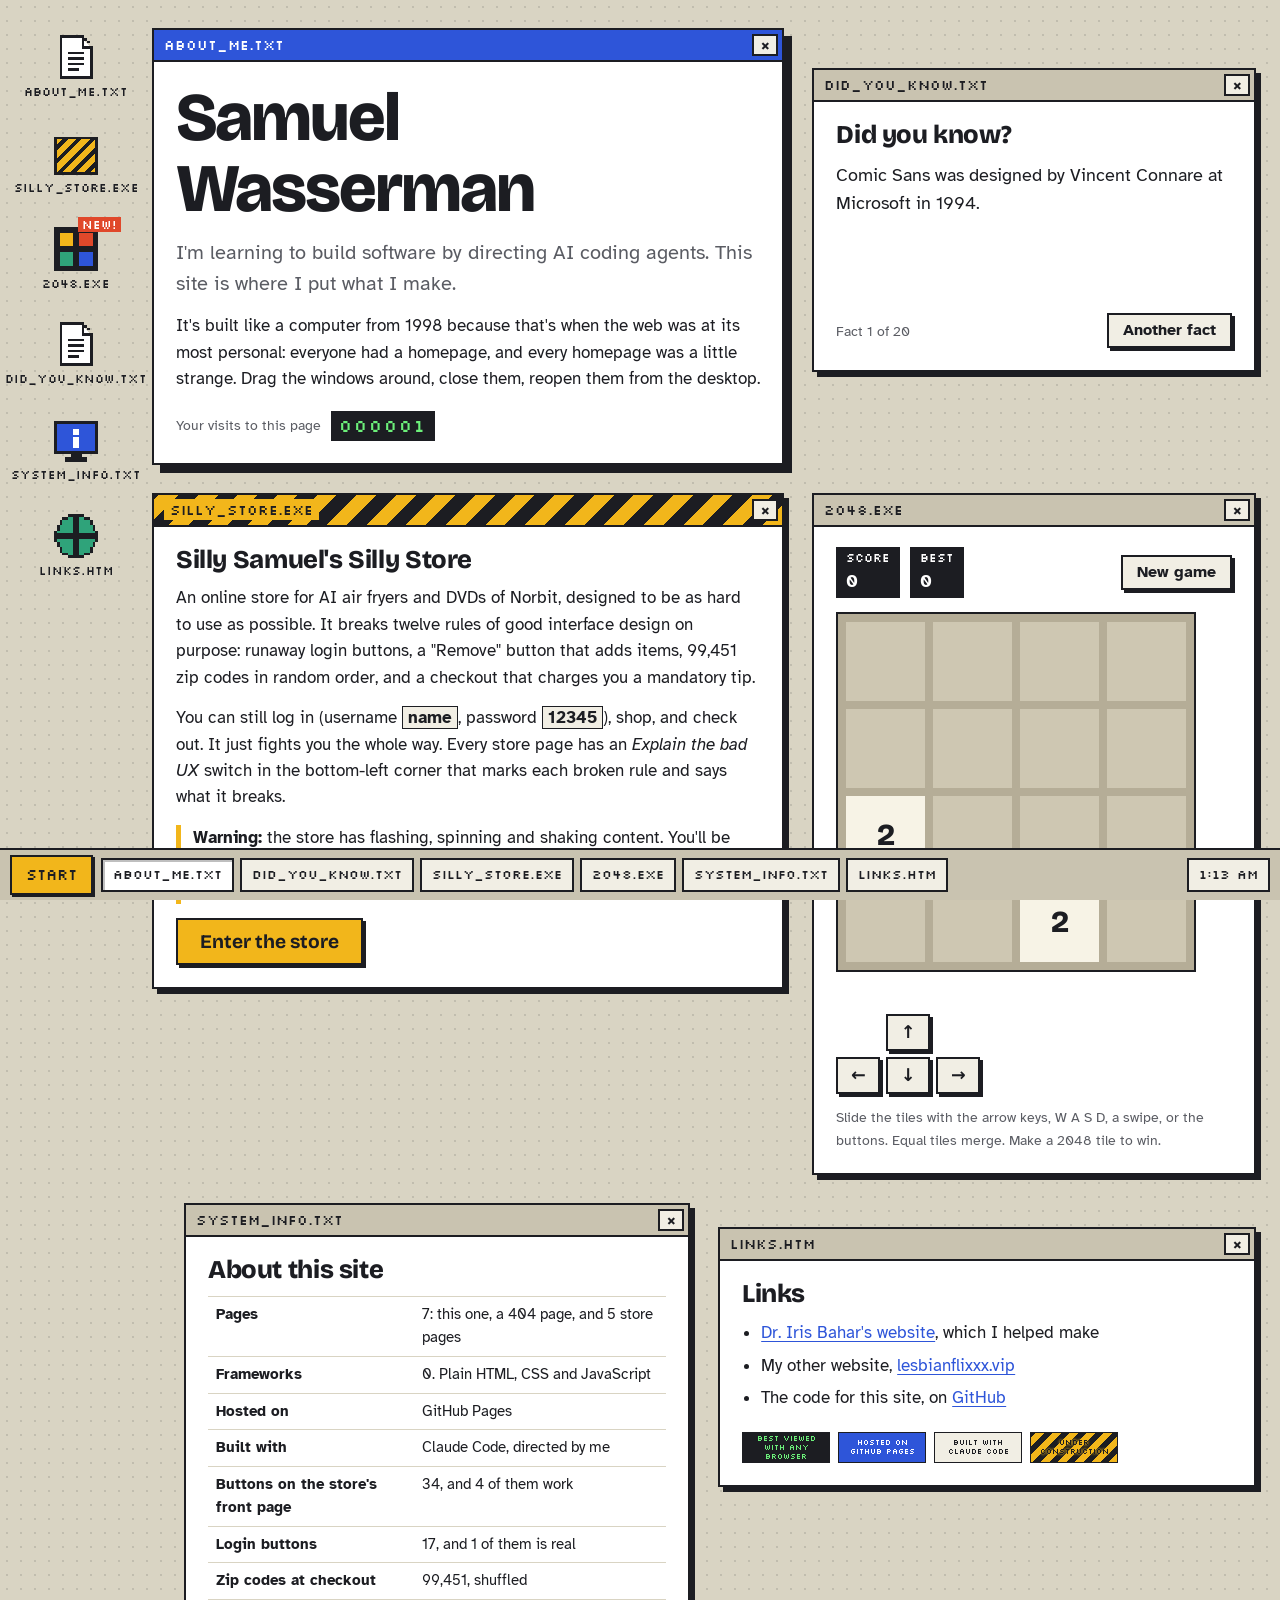
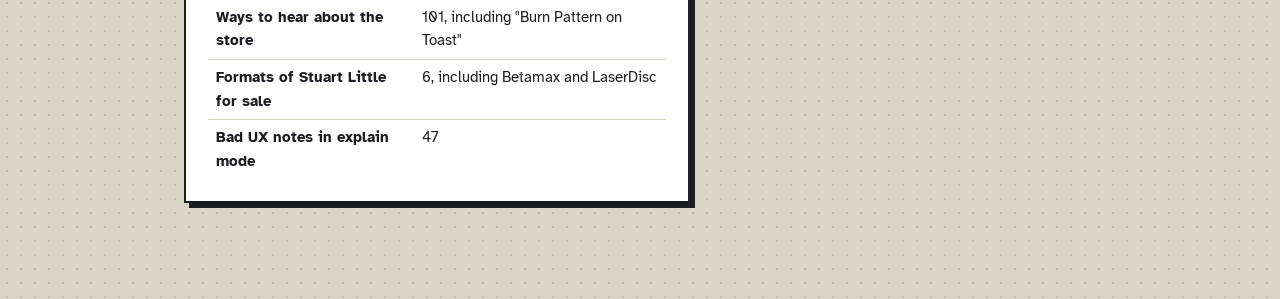
==== commit 900f2885: "Redesign homepage as a retro desktop with 2048 - Homepage sections are now draggable windows with de" ====
--- a/index.html
+++ b/index.html
@@ -3,39 +3,160 @@
 <head>
   <meta charset="utf-8">
   <meta name="viewport" content="width=device-width, initial-scale=1">
-  <meta name="description" content="Samuel Wasserman's personal site, home of Silly Samuel's Silly Store, a deliberately terrible online store.">
+  <meta name="description" content="Samuel Wasserman's personal site: a late-90s desktop with a deliberately terrible online store, a game of 2048, and a pile of random facts.">
   <title>Samuel Wasserman</title>
   <link rel="preconnect" href="https://fonts.googleapis.com">
   <link rel="preconnect" href="https://fonts.gstatic.com" crossorigin>
-  <link rel="stylesheet" href="https://fonts.googleapis.com/css2?family=Atkinson+Hyperlegible:ital,wght@0,400;0,700;1,400&family=Bricolage+Grotesque:opsz,wght@12..96,500;12..96,800&display=swap">
+  <link rel="stylesheet" href="https://fonts.googleapis.com/css2?family=Atkinson+Hyperlegible:ital,wght@0,400;0,700;1,400&family=Bricolage+Grotesque:opsz,wght@12..96,500;12..96,800&family=Silkscreen&display=swap">
   <link rel="stylesheet" href="style.css">
+  <script src="js/2048.js" defer></script>
+  <script src="js/home.js" defer></script>
 </head>
 <body>
-  <main>
-    <header>
-      <h1>Samuel Wasserman</h1>
-      <p class="intro">I'm learning to build software by directing AI coding agents. This site is where I put what I make.</p>
-    </header>
+  <!-- Pixel icons, drawn once and reused by the desktop and taskbar -->
+  <svg class="sprites" aria-hidden="true">
+    <symbol id="i-doc" viewBox="0 0 16 16"><path fill="#fff" d="M3 1h7l3 3v11H3z"/><path fill="#1c1d22" d="M2 0h9v1H2zM2 1h1v15H2zM3 15h11v1H3zM13 4h1v11h-1zM10 1h1v3h3v1h-4zM11 1h1v1h-1zM12 2h1v1h-1zM5 6h6v1H5zM5 8h6v1H5zM5 10h6v1H5zM5 12h4v1H5z"/></symbol>
+    <symbol id="i-store" viewBox="0 0 16 16"><path fill="#f2b61b" d="M1 3h14v12H1z"/><path fill="#1c1d22" d="M0 2h16v1H0zM0 3h1v13H0zM15 3h1v13h-1zM1 15h14v1H1zM3 3h2l-4 4V5zM8 3h2l-9 9v-2zM13 3h2L3 15H1zM15 6v2l-7 7H6zM15 11v2l-2 2h-2z"/></symbol>
+    <symbol id="i-2048" viewBox="0 0 16 16"><path fill="#1c1d22" d="M0 0h16v16H0z"/><path fill="#f2b61b" d="M2 2h5v5H2z"/><path fill="#e0482a" d="M9 2h5v5H9z"/><path fill="#2fa37a" d="M2 9h5v5H2z"/><path fill="#2e55d9" d="M9 9h5v5H9z"/></symbol>
+    <symbol id="i-info" viewBox="0 0 16 16"><path fill="#2e55d9" d="M1 2h14v10H1z"/><path fill="#1c1d22" d="M0 1h16v1H0zM0 2h1v11H0zM15 2h1v11h-1zM0 12h16v1H0zM6 13h4v1H6zM4 14h8v2H4z"/><path fill="#fff" d="M7 4h2v2H7zM7 7h2v4H7z"/></symbol>
+    <symbol id="i-globe" viewBox="0 0 16 16"><path fill="#2fa37a" d="M5 1h6v1h2v2h1v2h1v4h-1v2h-1v2h-2v1H5v-1H3v-2H2v-2H1V6h1V4h1V2h2z"/><path fill="#1c1d22" d="M5 0h6v1H5zM3 1h2v1H3zM11 1h2v1h-2zM2 2h1v2H2zM13 2h1v2h-1zM1 4h1v2H1zM14 4h1v2h-1zM0 6h1v4H0zM15 6h1v4h-1zM1 10h1v2H1zM14 10h1v2h-1zM2 12h1v2H2zM13 12h1v2h-1zM3 14h2v1H3zM11 14h2v1h-2zM5 15h6v1H5zM7 1h2v14H7zM1 7h14v2H1z"/></symbol>
+  </svg>
 
-    <section class="exhibit" aria-labelledby="store-title">
-      <div class="exhibit-inner">
-        <h2 id="store-title">Silly Samuel's Silly Store</h2>
-        <p>An online store for AI air fryers and DVDs of Norbit, designed to be as hard to use as possible. It breaks twelve rules of good interface design on purpose: runaway login buttons, a "Remove" button that adds items, 99,451 zip codes in random order, and a checkout that charges you a mandatory tip.</p>
-        <p>You can still log in (username <kbd>name</kbd>, password <kbd>12345</kbd>), shop, and check out. It just fights you the whole way.</p>
-        <p class="warning"><strong>Warning:</strong> the store has flashing, spinning and shaking content. You'll be asked about animations before it loads, and you can switch them off from any page.</p>
-        <a class="enter" href="store/">Enter the store</a>
-      </div>
-    </section>
+  <div class="desktop">
+    <nav class="icons" aria-label="Desktop">
+      <button type="button" class="icon" data-open="win-about"><svg aria-hidden="true"><use href="#i-doc"/></svg><span>about_me.txt</span></button>
+      <button type="button" class="icon" data-open="win-store"><svg aria-hidden="true"><use href="#i-store"/></svg><span>silly_store.exe</span></button>
+      <button type="button" class="icon" data-open="win-2048"><svg aria-hidden="true"><use href="#i-2048"/></svg><span>2048.exe</span><b class="new">New!</b></button>
+      <button type="button" class="icon" data-open="win-facts"><svg aria-hidden="true"><use href="#i-doc"/></svg><span>did_you_know.txt</span></button>
+      <button type="button" class="icon" data-open="win-system"><svg aria-hidden="true"><use href="#i-info"/></svg><span>system_info.txt</span></button>
+      <button type="button" class="icon" data-open="win-links"><svg aria-hidden="true"><use href="#i-globe"/></svg><span>links.htm</span></button>
+    </nav>
 
-    <section aria-labelledby="explain-title">
-      <h2 id="explain-title">What it gets wrong, and why</h2>
-      <p>Every store page has an <em>Explain the bad UX</em> switch in the bottom-left corner. Turn it on to see each broken rule marked on the page, with a note on what it breaks and how.</p>
-    </section>
+    <main class="windows">
+      <section class="window win-about" id="win-about" tabindex="-1" aria-labelledby="t-about">
+        <header class="titlebar">
+          <span class="title" id="t-about">about_me.txt</span>
+          <button type="button" class="close" aria-label="Close about_me.txt">&times;</button>
+        </header>
+        <div class="window-body">
+          <h1>Samuel Wasserman</h1>
+          <p class="intro">I'm learning to build software by directing AI coding agents. This site is where I put what I make.</p>
+          <p>It's built like a computer from 1998 because that's when the web was at its most personal: everyone had a homepage, and every homepage was a little strange. Drag the windows around, close them, reopen them from the desktop.</p>
+          <div class="counter">
+            <span>Your visits to this page</span>
+            <output id="visits">000001</output>
+          </div>
+        </div>
+      </section>
 
-    <section aria-labelledby="elsewhere-title">
-      <h2 id="elsewhere-title">Elsewhere</h2>
-      <p>The code for this site is on <a href="https://github.com/smwasserman/smwasserman.github.io">GitHub</a>.</p>
-    </section>
-  </main>
+      <section class="window win-facts" id="win-facts" tabindex="-1" aria-labelledby="t-facts">
+        <header class="titlebar">
+          <span class="title" id="t-facts">did_you_know.txt</span>
+          <button type="button" class="close" aria-label="Close did_you_know.txt">&times;</button>
+        </header>
+        <div class="window-body">
+          <h2>Did you know?</h2>
+          <p class="fact" id="fact" aria-live="polite">The first website, info.cern.ch, went online in 1991. CERN restored it in 2013, and you can still visit it.</p>
+          <div class="fact-footer">
+            <span id="factCount"></span>
+            <button type="button" class="btn" id="nextFact">Another fact</button>
+          </div>
+        </div>
+      </section>
+
+      <section class="window win-store" id="win-store" tabindex="-1" aria-labelledby="t-store">
+        <header class="titlebar">
+          <span class="title" id="t-store">silly_store.exe</span>
+          <button type="button" class="close" aria-label="Close silly_store.exe">&times;</button>
+        </header>
+        <div class="window-body">
+          <h2>Silly Samuel's Silly Store</h2>
+          <p>An online store for AI air fryers and DVDs of Norbit, designed to be as hard to use as possible. It breaks twelve rules of good interface design on purpose: runaway login buttons, a "Remove" button that adds items, 99,451 zip codes in random order, and a checkout that charges you a mandatory tip.</p>
+          <p>You can still log in (username <kbd>name</kbd>, password <kbd>12345</kbd>), shop, and check out. It just fights you the whole way. Every store page has an <em>Explain the bad UX</em> switch in the bottom-left corner that marks each broken rule and says what it breaks.</p>
+          <p class="warning"><strong>Warning:</strong> the store has flashing, spinning and shaking content. You'll be asked about animations before it loads, and you can switch them off from any page.</p>
+          <a class="btn btn-big" href="store/">Enter the store</a>
+        </div>
+      </section>
+
+      <section class="window win-2048" id="win-2048" tabindex="-1" aria-labelledby="t-2048">
+        <header class="titlebar">
+          <span class="title" id="t-2048">2048.exe</span>
+          <button type="button" class="close" aria-label="Close 2048.exe">&times;</button>
+        </header>
+        <div class="window-body" id="game2048">
+          <div class="scores">
+            <p>Score <output class="score">0</output></p>
+            <p>Best <output class="best">0</output></p>
+            <button type="button" class="btn new-game">New game</button>
+          </div>
+          <div class="board" tabindex="0" aria-label="2048 board. Click here, then use the arrow keys or W, A, S, D to slide the tiles." aria-describedby="gameHelp"></div>
+          <p class="game-status" aria-live="polite"></p>
+          <div class="dpad" aria-label="Slide tiles">
+            <button type="button" class="btn" data-dir="up" aria-label="Slide up">&uarr;</button>
+            <button type="button" class="btn" data-dir="left" aria-label="Slide left">&larr;</button>
+            <button type="button" class="btn" data-dir="down" aria-label="Slide down">&darr;</button>
+            <button type="button" class="btn" data-dir="right" aria-label="Slide right">&rarr;</button>
+          </div>
+          <p class="help" id="gameHelp">Slide the tiles with the arrow keys, W A S D, a swipe, or the buttons. Equal tiles merge. Make a 2048 tile to win.</p>
+        </div>
+      </section>
+
+      <section class="window win-system" id="win-system" tabindex="-1" aria-labelledby="t-system">
+        <header class="titlebar">
+          <span class="title" id="t-system">system_info.txt</span>
+          <button type="button" class="close" aria-label="Close system_info.txt">&times;</button>
+        </header>
+        <div class="window-body">
+          <h2>About this site</h2>
+          <table>
+            <tr><th scope="row">Pages</th><td>7: this one, a 404 page, and 5 store pages</td></tr>
+            <tr><th scope="row">Frameworks</th><td>0. Plain HTML, CSS and JavaScript</td></tr>
+            <tr><th scope="row">Hosted on</th><td>GitHub Pages</td></tr>
+            <tr><th scope="row">Built with</th><td>Claude Code, directed by me</td></tr>
+            <tr><th scope="row">Buttons on the store's front page</th><td>34, and 4 of them work</td></tr>
+            <tr><th scope="row">Login buttons</th><td>17, and 1 of them is real</td></tr>
+            <tr><th scope="row">Zip codes at checkout</th><td>99,451, shuffled</td></tr>
+            <tr><th scope="row">Ways to hear about the store</th><td>101, including "Burn Pattern on Toast"</td></tr>
+            <tr><th scope="row">Formats of Stuart Little for sale</th><td>6, including Betamax and LaserDisc</td></tr>
+            <tr><th scope="row">Bad UX notes in explain mode</th><td>47</td></tr>
+          </table>
+        </div>
+      </section>
+
+      <section class="window win-links" id="win-links" tabindex="-1" aria-labelledby="t-links">
+        <header class="titlebar">
+          <span class="title" id="t-links">links.htm</span>
+          <button type="button" class="close" aria-label="Close links.htm">&times;</button>
+        </header>
+        <div class="window-body">
+          <h2>Links</h2>
+          <ul class="links">
+            <li><a href="https://irisbahar.github.io/IrisBaharWebsite/">Dr. Iris Bahar's website</a>, which I helped make</li>
+            <li>My other website, <a href="https://lesbianflixxx.vip">lesbianflixxx.vip</a></li>
+            <li>The code for this site, on <a href="https://github.com/smwasserman/smwasserman.github.io">GitHub</a></li>
+          </ul>
+          <div class="badges" aria-label="Badges">
+            <span class="badge badge-browser">Best viewed with any browser</span>
+            <span class="badge badge-pages">Hosted on GitHub Pages</span>
+            <span class="badge badge-claude">Built with Claude Code</span>
+            <span class="badge badge-construction">Under construction</span>
+          </div>
+        </div>
+      </section>
+    </main>
+  </div>
+
+  <footer class="taskbar">
+    <button type="button" class="start" aria-expanded="false" aria-controls="startMenu">Start</button>
+    <div class="start-menu" id="startMenu" hidden>
+      <a href="store/">Enter the Silly Store</a>
+      <button type="button" data-open="win-2048">Play 2048</button>
+      <button type="button" data-open="win-facts">Read a random fact</button>
+      <a href="https://irisbahar.github.io/IrisBaharWebsite/">Dr. Iris Bahar's website</a>
+      <a href="https://github.com/smwasserman/smwasserman.github.io">This site on GitHub</a>
+    </div>
+    <nav class="tasks" aria-label="Open windows"></nav>
+    <time class="clock" id="clock"></time>
+  </footer>
 </body>
 </html>
--- a/style.css
+++ b/style.css
@@ -1,23 +1,37 @@
+/* A late-90s desktop. Each section of the homepage is a window. */
+
 :root {
-  --paper: #f4f6f8;
-  --ink: #18212e;
-  --slate: #586474;
-  --link: #1f4fd1;
-  --caution: #ffce3a;
-  --panel: #ffffff;
+  --desk: #d9d4c3;
+  --desk-dot: rgba(28, 29, 34, 0.13);
+  --ink: #1c1d22;
+  --icon-text: #1c1d22;
+  --paper: #ffffff;
+  --text: #1c1d22;
+  --muted: #5a5c63;
+  --link: #2e55d9;
+  --cobalt: #2e55d9;
+  --tomato: #e0482a;
+  --mustard: #f2b61b;
+  --mint: #2fa37a;
+  --chrome: #c9c3b0;
+  --chrome-text: #1c1d22;
   --display: "Bricolage Grotesque", system-ui, sans-serif;
   --body: "Atkinson Hyperlegible", system-ui, sans-serif;
+  --pixel: "Silkscreen", ui-monospace, monospace;
+  --shadow: 5px 5px 0 var(--ink);
   color-scheme: light;
 }
 
 @media (prefers-color-scheme: dark) {
   :root {
-    --paper: #151b24;
-    --ink: #e8ecf1;
-    --slate: #a3adba;
-    --link: #8fb0ff;
-    --panel: #1d2531;
-    color-scheme: dark;
+    --desk: #2b2d33;
+    --desk-dot: rgba(255, 255, 255, 0.08);
+    --ink: #0d0e11;
+    --icon-text: #f6f3ea;
+    --paper: #f6f3ea;
+    --chrome: #45474f;
+    --chrome-text: #f6f3ea;
+    --shadow: 5px 5px 0 #0d0e11;
   }
 }
 
@@ -27,105 +41,632 @@
 
 body {
   margin: 0;
-  background: var(--paper);
-  color: var(--ink);
+  min-height: 100vh;
+  background-color: var(--desk);
+  background-image: radial-gradient(var(--desk-dot) 1px, transparent 1px);
+  background-size: 14px 14px;
+  color: var(--text);
   font-family: var(--body);
-  font-size: 1.125rem;
-  line-height: 1.6;
-}
-
-main {
-  max-width: 62ch;
-  margin: 0 auto;
-  padding: clamp(3rem, 10vw, 7rem) 1rem 5rem;
+  font-size: 1.0625rem;
+  line-height: 1.55;
+}
+
+a {
+  color: var(--link);
+  text-underline-offset: 0.2em;
+}
+
+:focus-visible {
+  outline: 3px solid var(--cobalt);
+  outline-offset: 2px;
 }
 
 h1,
 h2 {
   font-family: var(--display);
-  line-height: 1.1;
-  margin: 0;
+  font-weight: 800;
+  line-height: 1.05;
+  margin: 0 0 0.75rem;
 }
 
 h1 {
-  font-size: clamp(2.75rem, 11vw, 5rem);
-  font-weight: 800;
+  font-size: clamp(2.5rem, 7vw, 4.25rem);
   letter-spacing: -0.03em;
 }
 
 h2 {
-  font-size: 1.5rem;
-  font-weight: 800;
-  margin-bottom: 0.5rem;
+  font-size: 1.6rem;
+  letter-spacing: -0.015em;
 }
 
 p {
-  margin: 0 0 1rem;
-}
-
-.intro {
-  margin-top: 1.25rem;
-  font-size: 1.3rem;
-  color: var(--slate);
-}
-
-section {
-  margin-top: 3.5rem;
-}
-
-a {
-  color: var(--link);
-  text-underline-offset: 0.2em;
-}
-
-a:focus-visible {
-  outline: 3px solid var(--link);
-  outline-offset: 3px;
+  margin: 0 0 0.9rem;
 }
 
 kbd {
   font-family: inherit;
   font-weight: 700;
   padding: 0 0.3em;
-  border: 1px solid var(--slate);
-  border-radius: 4px;
-}
-
-/* The store entry is framed in caution tape: it's the one loud thing on the page. */
-.exhibit {
-  padding: 14px;
-  background: repeating-linear-gradient(-45deg, var(--caution) 0 18px, #18212e 18px 36px);
-}
-
-.exhibit-inner {
-  background: var(--panel);
-  padding: clamp(1.25rem, 5vw, 2.25rem);
-}
-
-.exhibit h2 {
-  font-size: clamp(1.75rem, 6vw, 2.4rem);
-  letter-spacing: -0.02em;
-  margin-bottom: 1rem;
+  border: 1px solid var(--ink);
+  background: #f1eee4;
+}
+
+.sprites {
+  display: none;
+}
+
+/* Desktop: icons on the left, windows on a grid to the right */
+.desktop {
+  display: grid;
+  grid-template-columns: 104px 1fr;
+  gap: 24px;
+  max-width: 1320px;
+  margin: 0 auto;
+  padding: 28px 24px 96px;
+}
+
+.icons {
+  display: flex;
+  flex-direction: column;
+  gap: 18px;
+}
+
+.icon {
+  position: relative;
+  display: flex;
+  flex-direction: column;
+  align-items: center;
+  gap: 6px;
+  padding: 6px 2px;
+  background: none;
+  border: 1px solid transparent;
+  color: var(--icon-text);
+  font-family: var(--pixel);
+  font-size: 0.72rem;
+  line-height: 1.2;
+  cursor: pointer;
+  overflow-wrap: break-word;
+}
+
+.icon svg {
+  width: 44px;
+  height: 44px;
+  image-rendering: pixelated;
+  shape-rendering: crispEdges;
+}
+
+.icon:hover span,
+.icon:focus-visible span {
+  background: var(--cobalt);
+  color: #ffffff;
+}
+
+.new {
+  position: absolute;
+  top: -4px;
+  right: 6px;
+  padding: 1px 4px;
+  background: var(--tomato);
+  color: #ffffff;
+  font-weight: 400;
+  animation: blink 1s steps(1) infinite;
+}
+
+@keyframes blink {
+  50% {
+    visibility: hidden;
+  }
+}
+
+.windows {
+  display: grid;
+  grid-template-columns: repeat(12, minmax(0, 1fr));
+  gap: 28px;
+  align-items: start;
+}
+
+.win-about { grid-column: 1 / span 7; }
+.win-facts { grid-column: 8 / span 5; margin-top: 40px; }
+.win-store { grid-column: 1 / span 7; }
+.win-2048 { grid-column: 8 / span 5; }
+.win-system { grid-column: 1 / span 6; margin-left: 32px; }
+.win-links { grid-column: 7 / span 6; margin-top: 24px; }
+
+/* Windows */
+.window {
+  position: relative;
+  background: var(--paper);
+  color: #1c1d22;
+  border: 2px solid var(--ink);
+  box-shadow: var(--shadow);
+}
+
+.window[hidden] {
+  display: none;
+}
+
+.window.is-active {
+  box-shadow: 8px 8px 0 var(--ink);
+}
+
+.titlebar {
+  display: flex;
+  justify-content: space-between;
+  align-items: center;
+  gap: 8px;
+  padding: 4px 4px 4px 10px;
+  border-bottom: 2px solid var(--ink);
+  background: var(--chrome);
+  color: var(--chrome-text);
+  font-family: var(--pixel);
+  font-size: 0.85rem;
+  user-select: none;
+}
+
+.window.is-active .titlebar {
+  color: #ffffff;
+}
+
+.win-about.is-active .titlebar { background: var(--cobalt); }
+.win-facts.is-active .titlebar { background: var(--mint); }
+.win-2048.is-active .titlebar { background: var(--tomato); }
+.win-system.is-active .titlebar { background: var(--ink); }
+.win-links.is-active .titlebar { background: var(--cobalt); }
+
+/* The store window keeps the caution tape from the store itself */
+.win-store .titlebar,
+.win-store.is-active .titlebar {
+  background: repeating-linear-gradient(-45deg, var(--mustard) 0 14px, #1c1d22 14px 28px);
+}
+
+.win-store .title {
+  padding: 0 6px;
+  background: var(--mustard);
+  color: #1c1d22;
+}
+
+@media (min-width: 900px) {
+  .titlebar {
+    cursor: grab;
+  }
+
+  .window.is-dragging .titlebar {
+    cursor: grabbing;
+  }
+}
+
+.close {
+  width: 26px;
+  height: 22px;
+  padding: 0;
+  background: #f1eee4;
+  border: 2px solid var(--ink);
+  color: #1c1d22;
+  font: 700 1rem/1 var(--body);
+  cursor: pointer;
+}
+
+.window-body {
+  padding: 20px 22px 22px;
+}
+
+.intro {
+  font-size: 1.25rem;
+  color: var(--muted);
 }
 
 .warning {
-  border-left: 4px solid var(--caution);
+  border-left: 5px solid var(--mustard);
   padding-left: 0.75rem;
 }
 
-.enter {
+/* Buttons */
+.btn {
   display: inline-block;
-  margin-top: 0.5rem;
-  padding: 0.75rem 1.5rem;
-  background: var(--caution);
-  color: #18212e;
+  padding: 6px 14px;
+  background: #f1eee4;
+  color: #1c1d22;
+  border: 2px solid var(--ink);
+  box-shadow: 3px 3px 0 var(--ink);
+  font: 700 1rem/1.2 var(--body);
+  text-decoration: none;
+  cursor: pointer;
+}
+
+.btn:hover {
+  background: #ffffff;
+}
+
+.btn:active {
+  translate: 2px 2px;
+  box-shadow: 1px 1px 0 var(--ink);
+}
+
+.btn-big {
+  padding: 10px 22px;
+  background: var(--mustard);
+  font-family: var(--display);
+  font-size: 1.2rem;
+}
+
+.btn-big:hover {
+  background: #ffcf4d;
+}
+
+/* Visit counter, styled like a 90s hit counter */
+.counter {
+  display: inline-flex;
+  align-items: center;
+  gap: 10px;
+  margin-top: 0.25rem;
+  font-size: 0.9rem;
+  color: var(--muted);
+}
+
+.counter output {
+  padding: 2px 8px;
+  background: #1c1d22;
+  color: #6cf07a;
+  font-family: var(--pixel);
+  font-size: 1.05rem;
+  letter-spacing: 0.12em;
+}
+
+/* Facts */
+.fact {
+  min-height: 7.5em;
+  font-size: 1.15rem;
+}
+
+.fact-footer {
+  display: flex;
+  justify-content: space-between;
+  align-items: center;
+  gap: 12px;
+  color: var(--muted);
+  font-size: 0.9rem;
+}
+
+/* System info */
+table {
+  width: 100%;
+  border-collapse: collapse;
+  font-size: 0.95rem;
+}
+
+th,
+td {
+  padding: 6px 8px;
+  border-top: 1px solid #d9d4c3;
+  text-align: left;
+  vertical-align: top;
+}
+
+th {
+  width: 45%;
+  font-weight: 700;
+}
+
+/* Links and badges */
+.links {
+  margin: 0 0 1.25rem;
+  padding-left: 1.2rem;
+}
+
+.links li {
+  margin-bottom: 0.4rem;
+}
+
+.badges {
+  display: flex;
+  flex-wrap: wrap;
+  gap: 8px;
+}
+
+/* 88x31: the standard size of a 90s web badge */
+.badge {
+  display: flex;
+  align-items: center;
+  justify-content: center;
+  width: 88px;
+  height: 31px;
+  padding: 0 3px;
+  border: 1px solid var(--ink);
+  font-family: var(--pixel);
+  font-size: 0.5rem;
+  line-height: 1.1;
+  text-align: center;
+}
+
+.badge-browser { background: #1c1d22; color: #6cf07a; }
+.badge-pages { background: var(--cobalt); color: #ffffff; }
+.badge-claude { background: #f1eee4; color: #1c1d22; }
+.badge-construction {
+  background: repeating-linear-gradient(-45deg, var(--mustard) 0 6px, #1c1d22 6px 12px);
+  color: #1c1d22;
+  text-shadow: 0 0 3px var(--mustard), 0 0 3px var(--mustard);
+}
+
+/* 2048 */
+.scores {
+  display: flex;
+  align-items: center;
+  gap: 10px;
+  margin-bottom: 14px;
+}
+
+.scores p {
+  margin: 0;
+  padding: 2px 10px;
+  background: #1c1d22;
+  color: #ffffff;
+  font-family: var(--pixel);
+  font-size: 0.75rem;
+}
+
+.scores output {
+  display: block;
+  font-family: var(--body);
+  font-size: 1.15rem;
+  font-weight: 700;
+}
+
+.new-game {
+  margin-left: auto;
+}
+
+.board {
+  display: grid;
+  grid-template-columns: repeat(4, 1fr);
+  gap: 8px;
+  max-width: 360px;
+  padding: 8px;
+  background: #b5ad97;
+  border: 2px solid var(--ink);
+  touch-action: none;
+}
+
+.cell {
+  display: flex;
+  align-items: center;
+  justify-content: center;
+  aspect-ratio: 1;
+  background: #cec7b2;
   font-family: var(--display);
   font-weight: 800;
-  font-size: 1.2rem;
+  font-size: clamp(1.1rem, 5vw, 1.9rem);
+  color: #1c1d22;
+}
+
+.cell[data-value="2"] { background: #f7f3e6; }
+.cell[data-value="4"] { background: #efe4c5; }
+.cell[data-value="8"] { background: #f2b61b; }
+.cell[data-value="16"] { background: #f0912b; }
+.cell[data-value="32"] { background: #e0482a; color: #ffffff; }
+.cell[data-value="64"] { background: #b8321a; color: #ffffff; }
+.cell[data-value="128"] { background: #2fa37a; color: #ffffff; }
+.cell[data-value="256"] { background: #1f7d5c; color: #ffffff; }
+.cell[data-value="512"] { background: #2e55d9; color: #ffffff; }
+.cell[data-value="1024"] { background: #1e3ba8; color: #ffffff; }
+.cell[data-value="2048"] { background: #1c1d22; color: #f2b61b; }
+.cell.is-big { background: #1c1d22; color: #ffffff; }
+
+.cell[data-value="128"],
+.cell[data-value="256"],
+.cell[data-value="512"] {
+  font-size: clamp(1rem, 4vw, 1.6rem);
+}
+
+.cell[data-value="1024"],
+.cell[data-value="2048"],
+.cell.is-big {
+  font-size: clamp(0.85rem, 3.2vw, 1.3rem);
+}
+
+.cell.is-new {
+  animation: pop 0.15s ease-out;
+}
+
+@keyframes pop {
+  from {
+    scale: 0.6;
+  }
+}
+
+.game-status {
+  min-height: 1.55em;
+  margin: 10px 0 6px;
+  font-weight: 700;
+}
+
+.dpad {
+  display: grid;
+  grid-template-columns: repeat(3, 44px);
+  grid-template-areas: ". up ." "left down right";
+  gap: 6px;
+  margin-bottom: 12px;
+}
+
+.dpad .btn {
+  padding: 6px 0;
+  font-size: 1.1rem;
+}
+
+.dpad [data-dir="up"] { grid-area: up; }
+.dpad [data-dir="left"] { grid-area: left; }
+.dpad [data-dir="down"] { grid-area: down; }
+.dpad [data-dir="right"] { grid-area: right; }
+
+.help {
+  margin: 0;
+  color: var(--muted);
+  font-size: 0.9rem;
+}
+
+/* Taskbar */
+.taskbar {
+  position: fixed;
+  left: 0;
+  right: 0;
+  bottom: 0;
+  z-index: 1000;
+  display: flex;
+  align-items: center;
+  gap: 8px;
+  height: 52px;
+  padding: 0 10px;
+  background: var(--chrome);
+  border-top: 2px solid var(--ink);
+  font-family: var(--pixel);
+  font-size: 0.8rem;
+}
+
+.start {
+  flex: none;
+  padding: 6px 14px;
+  background: var(--mustard);
+  color: #1c1d22;
+  border: 2px solid var(--ink);
+  box-shadow: 2px 2px 0 var(--ink);
+  font: inherit;
+  font-size: 0.95rem;
+  cursor: pointer;
+}
+
+.start[aria-expanded="true"] {
+  translate: 2px 2px;
+  box-shadow: none;
+}
+
+.start-menu {
+  position: absolute;
+  left: 10px;
+  bottom: 58px;
+  display: flex;
+  flex-direction: column;
+  min-width: 260px;
+  background: var(--paper);
+  border: 2px solid var(--ink);
+  box-shadow: var(--shadow);
+}
+
+.start-menu[hidden] {
+  display: none;
+}
+
+.start-menu a,
+.start-menu button {
+  padding: 10px 14px;
+  background: none;
+  border: none;
+  border-bottom: 1px solid #d9d4c3;
+  color: #1c1d22;
+  font: 700 1rem/1.3 var(--body);
+  text-align: left;
   text-decoration: none;
-  border: 2px solid #18212e;
-}
-
-.enter:hover {
-  background: #ffe07a;
-}
+  cursor: pointer;
+}
+
+.start-menu a:hover,
+.start-menu button:hover {
+  background: var(--cobalt);
+  color: #ffffff;
+}
+
+.tasks {
+  display: flex;
+  gap: 6px;
+  min-width: 0;
+  overflow-x: auto;
+}
+
+.tasks button {
+  flex: none;
+  padding: 5px 10px;
+  background: #f1eee4;
+  color: #1c1d22;
+  border: 2px solid var(--ink);
+  font: inherit;
+  cursor: pointer;
+}
+
+.tasks button[aria-pressed="true"] {
+  background: #ffffff;
+  box-shadow: inset 2px 2px 0 rgba(0, 0, 0, 0.25);
+}
+
+.tasks button.is-closed {
+  opacity: 0.55;
+}
+
+.clock {
+  flex: none;
+  margin-left: auto;
+  padding: 5px 10px;
+  border: 2px solid var(--ink);
+  background: #f1eee4;
+  color: #1c1d22;
+}
+
+/* Small screens: no dragging, windows stack in one column */
+@media (max-width: 899px) {
+  .desktop {
+    grid-template-columns: 1fr;
+    padding: 16px 16px 88px;
+  }
+
+  .icons {
+    flex-direction: row;
+    overflow-x: auto;
+    gap: 6px;
+    padding-bottom: 4px;
+  }
+
+  .icon {
+    flex: none;
+    width: 84px;
+  }
+
+  .windows {
+    grid-template-columns: 1fr;
+    gap: 22px;
+  }
+
+  .windows .window {
+    grid-column: 1;
+    margin: 0;
+  }
+
+  .tasks {
+    display: none;
+  }
+}
+
+@media (prefers-reduced-motion: reduce) {
+  .new,
+  .cell.is-new {
+    animation: none;
+  }
+}
+
+/* 404 page: a single error dialog in the middle of the desktop */
+.actions {
+  display: flex;
+  flex-wrap: wrap;
+  gap: 12px;
+}
+
+.dialog-page {
+  display: grid;
+  place-items: center;
+  padding: 24px 16px;
+}
+
+.dialog-page .window {
+  width: min(560px, 100%);
+}
+
+.dialog-page .titlebar {
+  background: var(--tomato);
+  color: #ffffff;
+}
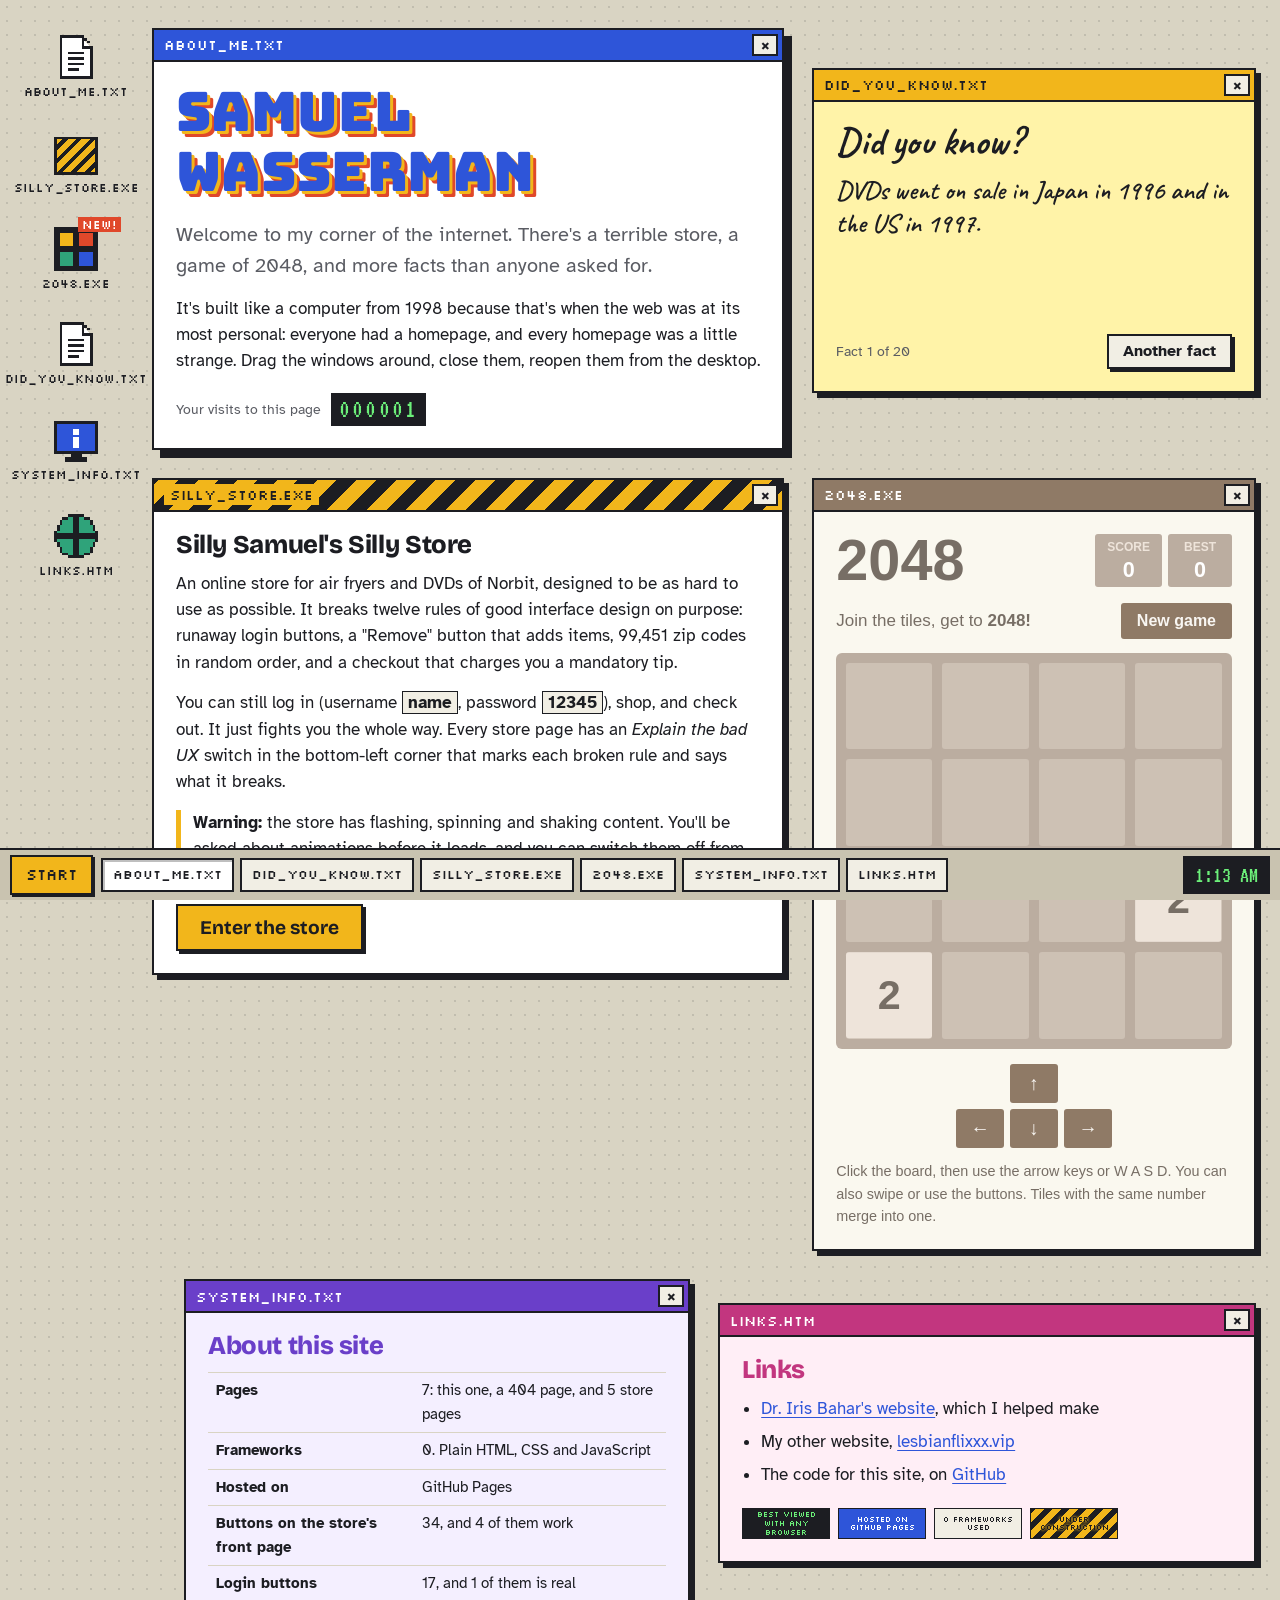
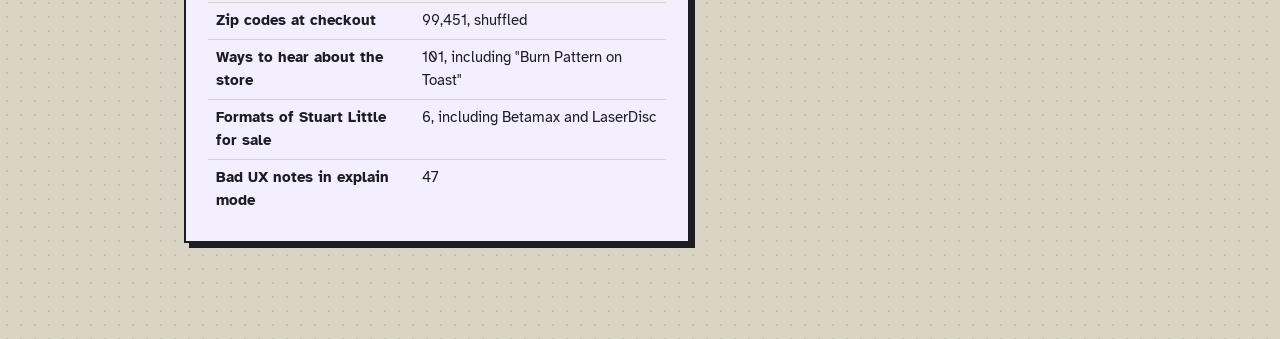
==== commit 2851b348: "Rebuild 2048 to match the original game and restyle the homepage - 2048 uses the original colors and" ====
--- a/index.html
+++ b/index.html
@@ -7,7 +7,7 @@
   <title>Samuel Wasserman</title>
   <link rel="preconnect" href="https://fonts.googleapis.com">
   <link rel="preconnect" href="https://fonts.gstatic.com" crossorigin>
-  <link rel="stylesheet" href="https://fonts.googleapis.com/css2?family=Atkinson+Hyperlegible:ital,wght@0,400;0,700;1,400&family=Bricolage+Grotesque:opsz,wght@12..96,500;12..96,800&family=Silkscreen&display=swap">
+  <link rel="stylesheet" href="https://fonts.googleapis.com/css2?family=Atkinson+Hyperlegible:ital,wght@0,400;0,700;1,400&family=Bricolage+Grotesque:opsz,wght@12..96,500;12..96,800&family=Bungee&family=Caveat:wght@600;700&family=Silkscreen&family=VT323&display=swap">
   <link rel="stylesheet" href="style.css">
   <script src="js/2048.js" defer></script>
   <script src="js/home.js" defer></script>
@@ -40,7 +40,7 @@
         </header>
         <div class="window-body">
           <h1>Samuel Wasserman</h1>
-          <p class="intro">I'm learning to build software by directing AI coding agents. This site is where I put what I make.</p>
+          <p class="intro">Welcome to my corner of the internet. There's a terrible store, a game of 2048, and more facts than anyone asked for.</p>
           <p>It's built like a computer from 1998 because that's when the web was at its most personal: everyone had a homepage, and every homepage was a little strange. Drag the windows around, close them, reopen them from the desktop.</p>
           <div class="counter">
             <span>Your visits to this page</span>
@@ -71,7 +71,7 @@
         </header>
         <div class="window-body">
           <h2>Silly Samuel's Silly Store</h2>
-          <p>An online store for AI air fryers and DVDs of Norbit, designed to be as hard to use as possible. It breaks twelve rules of good interface design on purpose: runaway login buttons, a "Remove" button that adds items, 99,451 zip codes in random order, and a checkout that charges you a mandatory tip.</p>
+          <p>An online store for air fryers and DVDs of Norbit, designed to be as hard to use as possible. It breaks twelve rules of good interface design on purpose: runaway login buttons, a "Remove" button that adds items, 99,451 zip codes in random order, and a checkout that charges you a mandatory tip.</p>
           <p>You can still log in (username <kbd>name</kbd>, password <kbd>12345</kbd>), shop, and check out. It just fights you the whole way. Every store page has an <em>Explain the bad UX</em> switch in the bottom-left corner that marks each broken rule and says what it breaks.</p>
           <p class="warning"><strong>Warning:</strong> the store has flashing, spinning and shaking content. You'll be asked about animations before it loads, and you can switch them off from any page.</p>
           <a class="btn btn-big" href="store/">Enter the store</a>
@@ -83,21 +83,53 @@
           <span class="title" id="t-2048">2048.exe</span>
           <button type="button" class="close" aria-label="Close 2048.exe">&times;</button>
         </header>
-        <div class="window-body" id="game2048">
-          <div class="scores">
-            <p>Score <output class="score">0</output></p>
-            <p>Best <output class="best">0</output></p>
-            <button type="button" class="btn new-game">New game</button>
+        <div class="window-body game" id="game2048">
+          <div class="game-top">
+            <p class="game-title">2048</p>
+            <div class="scores">
+              <p class="score-box">Score <output class="score">0</output></p>
+              <p class="score-box">Best <output class="best">0</output></p>
+            </div>
           </div>
-          <div class="board" tabindex="0" aria-label="2048 board. Click here, then use the arrow keys or W, A, S, D to slide the tiles." aria-describedby="gameHelp"></div>
-          <p class="game-status" aria-live="polite"></p>
-          <div class="dpad" aria-label="Slide tiles">
-            <button type="button" class="btn" data-dir="up" aria-label="Slide up">&uarr;</button>
-            <button type="button" class="btn" data-dir="left" aria-label="Slide left">&larr;</button>
-            <button type="button" class="btn" data-dir="down" aria-label="Slide down">&darr;</button>
-            <button type="button" class="btn" data-dir="right" aria-label="Slide right">&rarr;</button>
+          <div class="game-bar">
+            <p>Join the tiles, get to <strong>2048!</strong></p>
+            <button type="button" class="game-btn new-game">New game</button>
           </div>
-          <p class="help" id="gameHelp">Slide the tiles with the arrow keys, W A S D, a swipe, or the buttons. Equal tiles merge. Make a 2048 tile to win.</p>
+          <div class="board" tabindex="0" aria-label="2048 board" aria-describedby="gameHelp">
+            <div class="grid" aria-hidden="true">
+              <div></div>
+              <div></div>
+              <div></div>
+              <div></div>
+              <div></div>
+              <div></div>
+              <div></div>
+              <div></div>
+              <div></div>
+              <div></div>
+              <div></div>
+              <div></div>
+              <div></div>
+              <div></div>
+              <div></div>
+              <div></div>
+            </div>
+            <div class="tiles"></div>
+            <div class="game-message" hidden>
+              <p class="game-message-text" role="status"></p>
+              <div class="game-message-buttons">
+                <button type="button" class="game-btn keep-going">Keep going</button>
+                <button type="button" class="game-btn try-again">Try again</button>
+              </div>
+            </div>
+          </div>
+          <div class="dpad" role="group" aria-label="Slide tiles">
+            <button type="button" class="game-btn" data-dir="up" aria-label="Slide up">&uarr;</button>
+            <button type="button" class="game-btn" data-dir="left" aria-label="Slide left">&larr;</button>
+            <button type="button" class="game-btn" data-dir="down" aria-label="Slide down">&darr;</button>
+            <button type="button" class="game-btn" data-dir="right" aria-label="Slide right">&rarr;</button>
+          </div>
+          <p class="help" id="gameHelp">Click the board, then use the arrow keys or W A S D. You can also swipe or use the buttons. Tiles with the same number merge into one.</p>
         </div>
       </section>
 
@@ -112,7 +144,6 @@
             <tr><th scope="row">Pages</th><td>7: this one, a 404 page, and 5 store pages</td></tr>
             <tr><th scope="row">Frameworks</th><td>0. Plain HTML, CSS and JavaScript</td></tr>
             <tr><th scope="row">Hosted on</th><td>GitHub Pages</td></tr>
-            <tr><th scope="row">Built with</th><td>Claude Code, directed by me</td></tr>
             <tr><th scope="row">Buttons on the store's front page</th><td>34, and 4 of them work</td></tr>
             <tr><th scope="row">Login buttons</th><td>17, and 1 of them is real</td></tr>
             <tr><th scope="row">Zip codes at checkout</th><td>99,451, shuffled</td></tr>
@@ -138,7 +169,7 @@
           <div class="badges" aria-label="Badges">
             <span class="badge badge-browser">Best viewed with any browser</span>
             <span class="badge badge-pages">Hosted on GitHub Pages</span>
-            <span class="badge badge-claude">Built with Claude Code</span>
+            <span class="badge badge-frameworks">0 frameworks used</span>
             <span class="badge badge-construction">Under construction</span>
           </div>
         </div>
--- a/style.css
+++ b/style.css
@@ -13,11 +13,16 @@
   --tomato: #e0482a;
   --mustard: #f2b61b;
   --mint: #2fa37a;
+  --purple: #6a3fc9;
+  --pink: #c2367f;
   --chrome: #c9c3b0;
   --chrome-text: #1c1d22;
   --display: "Bricolage Grotesque", system-ui, sans-serif;
   --body: "Atkinson Hyperlegible", system-ui, sans-serif;
   --pixel: "Silkscreen", ui-monospace, monospace;
+  --wordart: "Bungee", "Bricolage Grotesque", system-ui, sans-serif;
+  --lcd: "VT323", ui-monospace, monospace;
+  --hand: "Caveat", "Comic Sans MS", cursive;
   --shadow: 5px 5px 0 var(--ink);
   color-scheme: light;
 }
@@ -69,9 +74,15 @@
   margin: 0 0 0.75rem;
 }
 
+/* The name is set like 90s WordArt: chunky letters with stacked color shadows */
 h1 {
-  font-size: clamp(2.5rem, 7vw, 4.25rem);
-  letter-spacing: -0.03em;
+  font-family: var(--wordart);
+  font-weight: 400;
+  font-size: clamp(2rem, 5.4vw, 3.4rem);
+  line-height: 1.1;
+  color: var(--cobalt);
+  text-shadow: 3px 3px 0 var(--mustard), 6px 6px 0 var(--tomato);
+  margin-bottom: 1.1rem;
 }
 
 h2 {
@@ -203,19 +214,22 @@
   user-select: none;
 }
 
-.window.is-active .titlebar {
-  color: #ffffff;
-}
-
-.win-about.is-active .titlebar { background: var(--cobalt); }
-.win-facts.is-active .titlebar { background: var(--mint); }
-.win-2048.is-active .titlebar { background: var(--tomato); }
-.win-system.is-active .titlebar { background: var(--ink); }
-.win-links.is-active .titlebar { background: var(--cobalt); }
+/* Every window has its own colors. The active window gets the bigger shadow. */
+.win-about .titlebar { background: var(--cobalt); color: #ffffff; }
+.win-facts .titlebar { background: var(--mustard); color: #1c1d22; }
+.win-2048 .titlebar { background: #8f7a66; color: #ffffff; }
+.win-system .titlebar { background: var(--purple); color: #ffffff; }
+.win-links .titlebar { background: var(--pink); color: #ffffff; }
+
+.win-facts .window-body { background: #fff3a8; }
+.win-system .window-body { background: #f4efff; }
+.win-links .window-body { background: #ffeef6; }
+
+.win-system h2 { color: var(--purple); }
+.win-links h2 { color: var(--pink); }
 
 /* The store window keeps the caution tape from the store itself */
-.win-store .titlebar,
-.win-store.is-active .titlebar {
+.win-store .titlebar {
   background: repeating-linear-gradient(-45deg, var(--mustard) 0 14px, #1c1d22 14px 28px);
 }
 
@@ -304,18 +318,31 @@
 }
 
 .counter output {
-  padding: 2px 8px;
+  padding: 0 8px;
   background: #1c1d22;
   color: #6cf07a;
-  font-family: var(--pixel);
-  font-size: 1.05rem;
-  letter-spacing: 0.12em;
+  font-family: var(--lcd);
+  font-size: 1.7rem;
+  line-height: 1.2;
+  letter-spacing: 0.08em;
 }
 
 /* Facts */
+/* The facts window is a sticky note, so it's handwritten */
+.win-facts h2 {
+  font-family: var(--hand);
+  font-weight: 700;
+  font-size: 2.4rem;
+  letter-spacing: 0;
+  color: #1c1d22;
+}
+
 .fact {
-  min-height: 7.5em;
-  font-size: 1.15rem;
+  min-height: 5.5em;
+  font-family: var(--hand);
+  font-weight: 600;
+  font-size: 1.65rem;
+  line-height: 1.25;
 }
 
 .fact-footer {
@@ -380,116 +407,239 @@
 
 .badge-browser { background: #1c1d22; color: #6cf07a; }
 .badge-pages { background: var(--cobalt); color: #ffffff; }
-.badge-claude { background: #f1eee4; color: #1c1d22; }
+.badge-frameworks { background: #f1eee4; color: #1c1d22; }
 .badge-construction {
   background: repeating-linear-gradient(-45deg, var(--mustard) 0 6px, #1c1d22 6px 12px);
   color: #1c1d22;
   text-shadow: 0 0 3px var(--mustard), 0 0 3px var(--mustard);
 }
 
-/* 2048 */
+/* 2048, in the colors and type of the original game */
+.game {
+  --g-text: #776e65;
+  --g-light: #f9f6f2;
+  --g-board: #bbada0;
+  --gap: 10px;
+  display: flex;
+  flex-direction: column;
+  align-items: center;
+  background: #faf8ef;
+  color: var(--g-text);
+  font-family: "Clear Sans", "Helvetica Neue", Arial, sans-serif;
+}
+
+.game > * {
+  width: 100%;
+  max-width: 400px;
+}
+
+.game-top {
+  display: flex;
+  justify-content: space-between;
+  align-items: center;
+  gap: 12px;
+}
+
+.game-title {
+  margin: 0;
+  font-size: clamp(2.6rem, 9vw, 3.6rem);
+  font-weight: 700;
+  line-height: 1;
+}
+
 .scores {
   display: flex;
-  align-items: center;
-  gap: 10px;
-  margin-bottom: 14px;
-}
-
-.scores p {
+  gap: 6px;
+}
+
+.score-box {
+  min-width: 64px;
   margin: 0;
-  padding: 2px 10px;
-  background: #1c1d22;
+  padding: 4px 12px;
+  background: var(--g-board);
+  border-radius: 3px;
+  color: #eee4da;
+  font-size: 0.75rem;
+  font-weight: 700;
+  text-align: center;
+  text-transform: uppercase;
+}
+
+.score-box output {
+  display: block;
   color: #ffffff;
-  font-family: var(--pixel);
-  font-size: 0.75rem;
-}
-
-.scores output {
-  display: block;
-  font-family: var(--body);
-  font-size: 1.15rem;
-  font-weight: 700;
-}
-
-.new-game {
-  margin-left: auto;
+  font-size: 1.35rem;
+  line-height: 1.2;
+  text-transform: none;
+}
+
+.game-bar {
+  display: flex;
+  justify-content: space-between;
+  align-items: center;
+  gap: 12px;
+  margin: 14px 0;
+}
+
+.game-bar p {
+  margin: 0;
+}
+
+.game-btn {
+  padding: 8px 16px;
+  background: #8f7a66;
+  color: var(--g-light);
+  border: none;
+  border-radius: 3px;
+  font: 700 1rem/1.2 "Clear Sans", "Helvetica Neue", Arial, sans-serif;
+  white-space: nowrap;
+  cursor: pointer;
+}
+
+.game-btn:hover {
+  background: #7f6a56;
+}
+
+.game-btn:focus-visible {
+  outline: 3px solid var(--cobalt);
+  outline-offset: 2px;
 }
 
 .board {
+  position: relative;
+  padding: var(--gap);
+  background: var(--g-board);
+  border-radius: 6px;
+  container-type: inline-size;
+  touch-action: none;
+  user-select: none;
+}
+
+.grid {
   display: grid;
   grid-template-columns: repeat(4, 1fr);
-  gap: 8px;
-  max-width: 360px;
-  padding: 8px;
-  background: #b5ad97;
-  border: 2px solid var(--ink);
-  touch-action: none;
-}
-
-.cell {
+  gap: var(--gap);
+}
+
+.grid div {
+  aspect-ratio: 1;
+  background: rgba(238, 228, 218, 0.35);
+  border-radius: 3px;
+}
+
+/* Tiles sit on a layer over the empty grid and slide between cells */
+.tiles {
+  position: absolute;
+  inset: var(--gap);
+}
+
+.tile {
+  position: absolute;
+  top: 0;
+  left: 0;
   display: flex;
   align-items: center;
   justify-content: center;
+  width: calc((100% - 3 * var(--gap)) / 4);
   aspect-ratio: 1;
-  background: #cec7b2;
-  font-family: var(--display);
-  font-weight: 800;
-  font-size: clamp(1.1rem, 5vw, 1.9rem);
-  color: #1c1d22;
-}
-
-.cell[data-value="2"] { background: #f7f3e6; }
-.cell[data-value="4"] { background: #efe4c5; }
-.cell[data-value="8"] { background: #f2b61b; }
-.cell[data-value="16"] { background: #f0912b; }
-.cell[data-value="32"] { background: #e0482a; color: #ffffff; }
-.cell[data-value="64"] { background: #b8321a; color: #ffffff; }
-.cell[data-value="128"] { background: #2fa37a; color: #ffffff; }
-.cell[data-value="256"] { background: #1f7d5c; color: #ffffff; }
-.cell[data-value="512"] { background: #2e55d9; color: #ffffff; }
-.cell[data-value="1024"] { background: #1e3ba8; color: #ffffff; }
-.cell[data-value="2048"] { background: #1c1d22; color: #f2b61b; }
-.cell.is-big { background: #1c1d22; color: #ffffff; }
-
-.cell[data-value="128"],
-.cell[data-value="256"],
-.cell[data-value="512"] {
-  font-size: clamp(1rem, 4vw, 1.6rem);
-}
-
-.cell[data-value="1024"],
-.cell[data-value="2048"],
-.cell.is-big {
-  font-size: clamp(0.85rem, 3.2vw, 1.3rem);
-}
-
-.cell.is-new {
-  animation: pop 0.15s ease-out;
-}
-
-@keyframes pop {
+  border-radius: 3px;
+  background: #eee4da;
+  color: var(--g-light);
+  font-weight: 700;
+  font-size: 11cqw;
+  line-height: 1;
+  translate: calc(var(--col) * (100% + var(--gap))) calc(var(--row) * (100% + var(--gap)));
+  transition: translate 100ms ease-in-out;
+}
+
+.tile[data-digits="3"] { font-size: 9.5cqw; }
+.tile[data-digits="4"] { font-size: 7.5cqw; }
+.tile[data-digits="5"] { font-size: 6cqw; }
+.tile[data-digits="6"] { font-size: 5cqw; }
+
+.tile[data-value="2"] { background: #eee4da; color: var(--g-text); }
+.tile[data-value="4"] { background: #ede0c8; color: var(--g-text); }
+.tile[data-value="8"] { background: #f2b179; }
+.tile[data-value="16"] { background: #f59563; }
+.tile[data-value="32"] { background: #f67c5f; }
+.tile[data-value="64"] { background: #f65e3b; }
+.tile[data-value="128"] { background: #edcf72; }
+.tile[data-value="256"] { background: #edcc61; }
+.tile[data-value="512"] { background: #edc850; }
+.tile[data-value="1024"] { background: #edc53f; }
+.tile[data-value="2048"] { background: #edc22e; }
+.tile[data-value="super"] { background: #3c3a32; }
+
+.tile.is-new {
+  animation: tile-appear 200ms ease;
+}
+
+.tile.is-merged {
+  animation: tile-pop 200ms ease;
+}
+
+@keyframes tile-appear {
   from {
-    scale: 0.6;
-  }
-}
-
-.game-status {
-  min-height: 1.55em;
-  margin: 10px 0 6px;
+    opacity: 0;
+    scale: 0;
+  }
+}
+
+@keyframes tile-pop {
+  50% {
+    scale: 1.2;
+  }
+}
+
+.game-message {
+  position: absolute;
+  inset: 0;
+  z-index: 2;
+  display: flex;
+  flex-direction: column;
+  align-items: center;
+  justify-content: center;
+  gap: 18px;
+  background: rgba(238, 228, 218, 0.88);
+  border-radius: 6px;
+  text-align: center;
+}
+
+.game-message[hidden] {
+  display: none;
+}
+
+.game-message-text {
+  margin: 0;
+  padding: 0 12px;
+  font-size: clamp(1.6rem, 9cqw, 2.6rem);
   font-weight: 700;
+  line-height: 1.2;
+}
+
+.game-message-buttons {
+  display: flex;
+  flex-wrap: wrap;
+  justify-content: center;
+  gap: 10px;
+}
+
+.game-message-buttons [hidden] {
+  display: none;
 }
 
 .dpad {
   display: grid;
-  grid-template-columns: repeat(3, 44px);
+  grid-template-columns: repeat(3, 48px);
   grid-template-areas: ". up ." "left down right";
+  justify-content: center;
   gap: 6px;
-  margin-bottom: 12px;
-}
-
-.dpad .btn {
-  padding: 6px 0;
-  font-size: 1.1rem;
+  margin: 16px 0 12px;
+}
+
+.dpad .game-btn {
+  padding: 8px 0;
+  font-size: 1.2rem;
 }
 
 .dpad [data-dir="up"] { grid-area: up; }
@@ -499,7 +649,6 @@
 
 .help {
   margin: 0;
-  color: var(--muted);
   font-size: 0.9rem;
 }
 
@@ -602,10 +751,12 @@
 .clock {
   flex: none;
   margin-left: auto;
-  padding: 5px 10px;
+  padding: 0 10px;
   border: 2px solid var(--ink);
-  background: #f1eee4;
-  color: #1c1d22;
+  background: #1c1d22;
+  color: #6cf07a;
+  font-family: var(--lcd);
+  font-size: 1.4rem;
 }
 
 /* Small screens: no dragging, windows stack in one column */
@@ -644,8 +795,9 @@
 
 @media (prefers-reduced-motion: reduce) {
   .new,
-  .cell.is-new {
-    animation: none;
+  .tile {
+    animation: none !important;
+    transition: none;
   }
 }
 
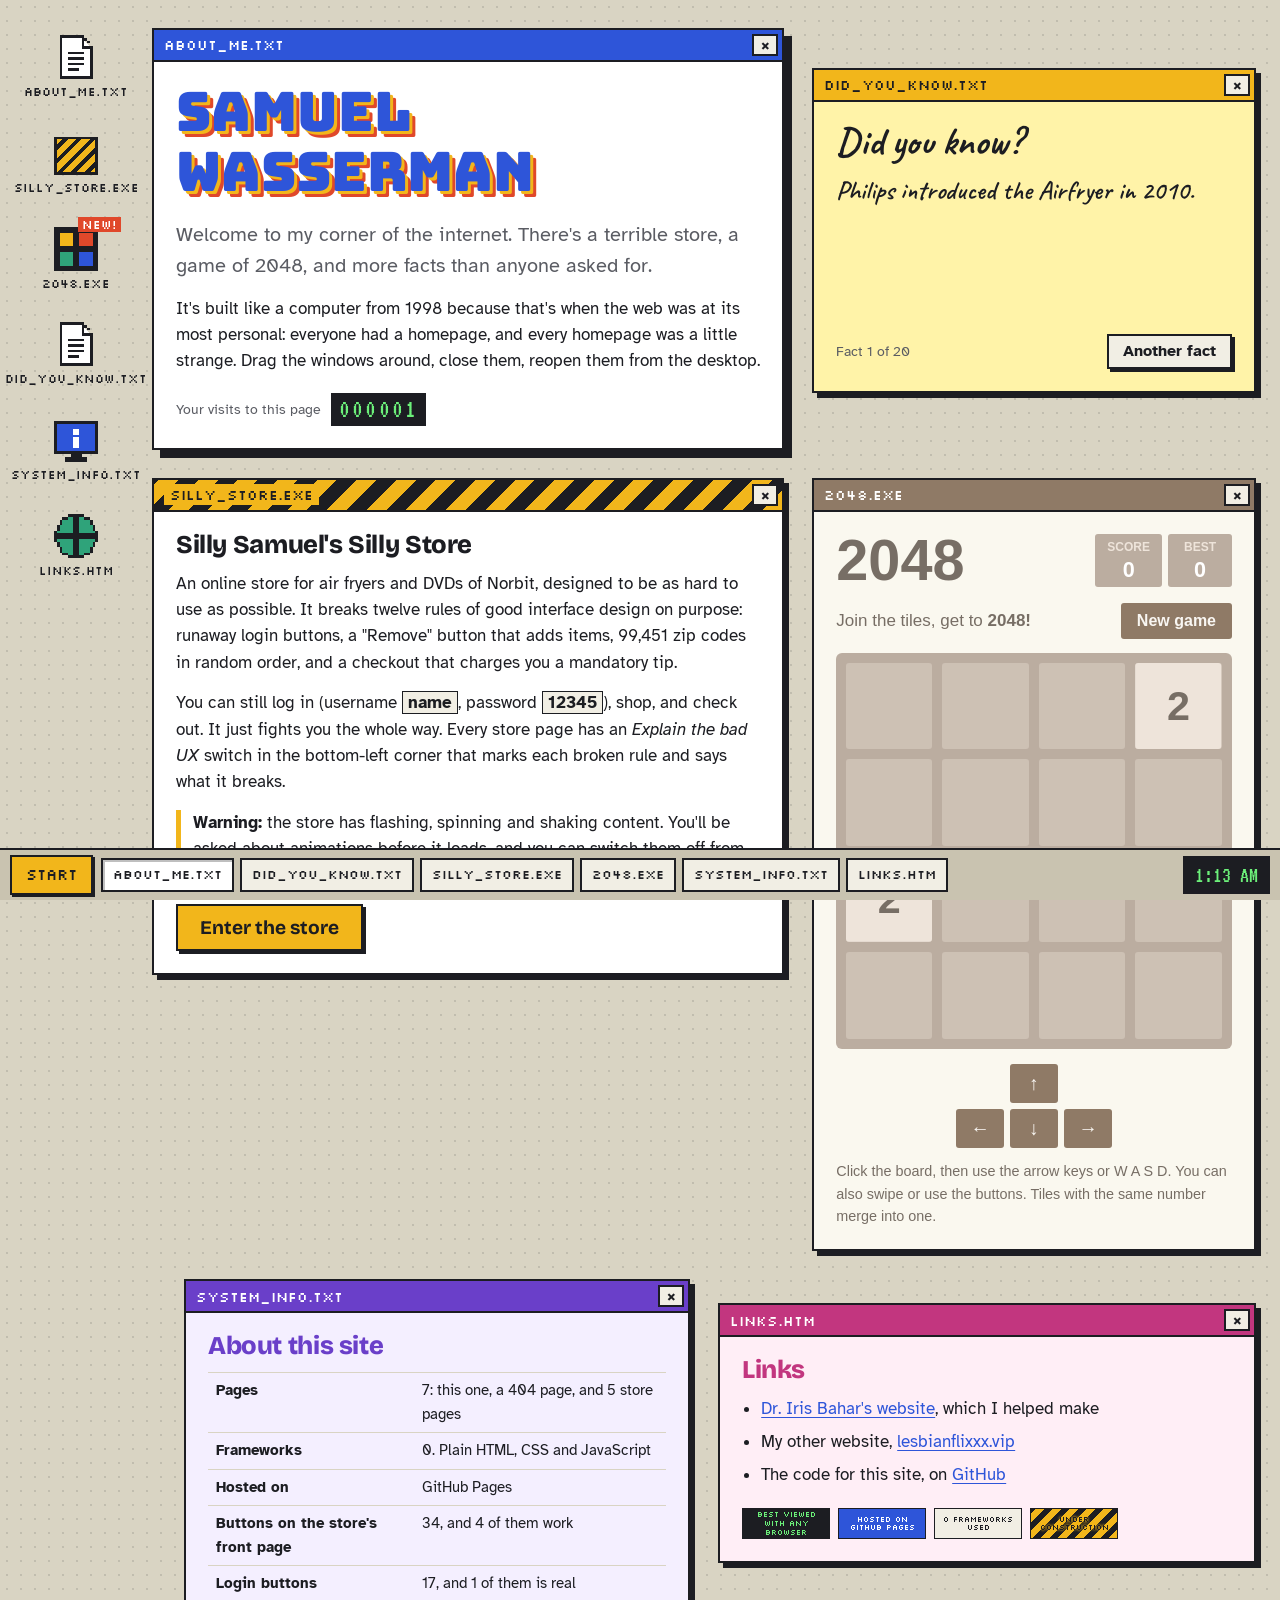
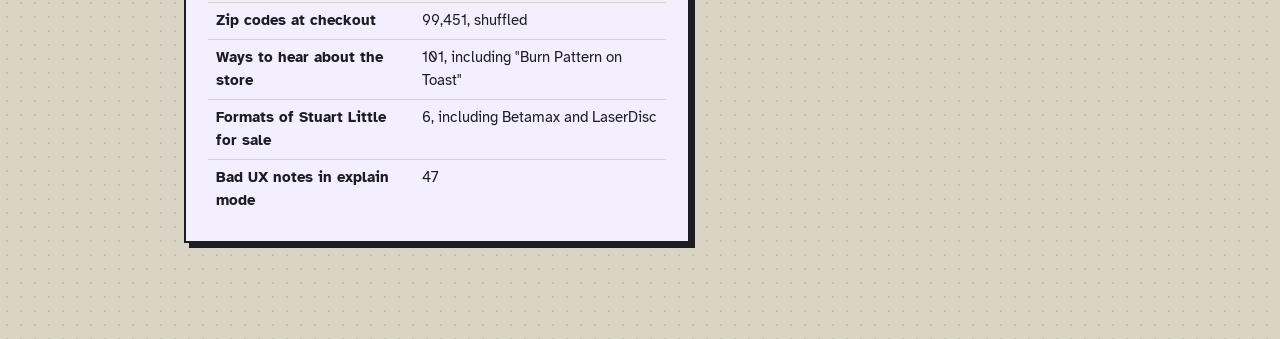
==== commit a017c83c: "Add favicon" ====
--- a/index.html
+++ b/index.html
@@ -9,6 +9,7 @@
   <link rel="preconnect" href="https://fonts.gstatic.com" crossorigin>
   <link rel="stylesheet" href="https://fonts.googleapis.com/css2?family=Atkinson+Hyperlegible:ital,wght@0,400;0,700;1,400&family=Bricolage+Grotesque:opsz,wght@12..96,500;12..96,800&family=Bungee&family=Caveat:wght@600;700&family=Silkscreen&family=VT323&display=swap">
   <link rel="stylesheet" href="style.css">
+  <link rel="icon" type="image/x-icon" href="/favicon.ico">
   <script src="js/2048.js" defer></script>
   <script src="js/home.js" defer></script>
 </head>
